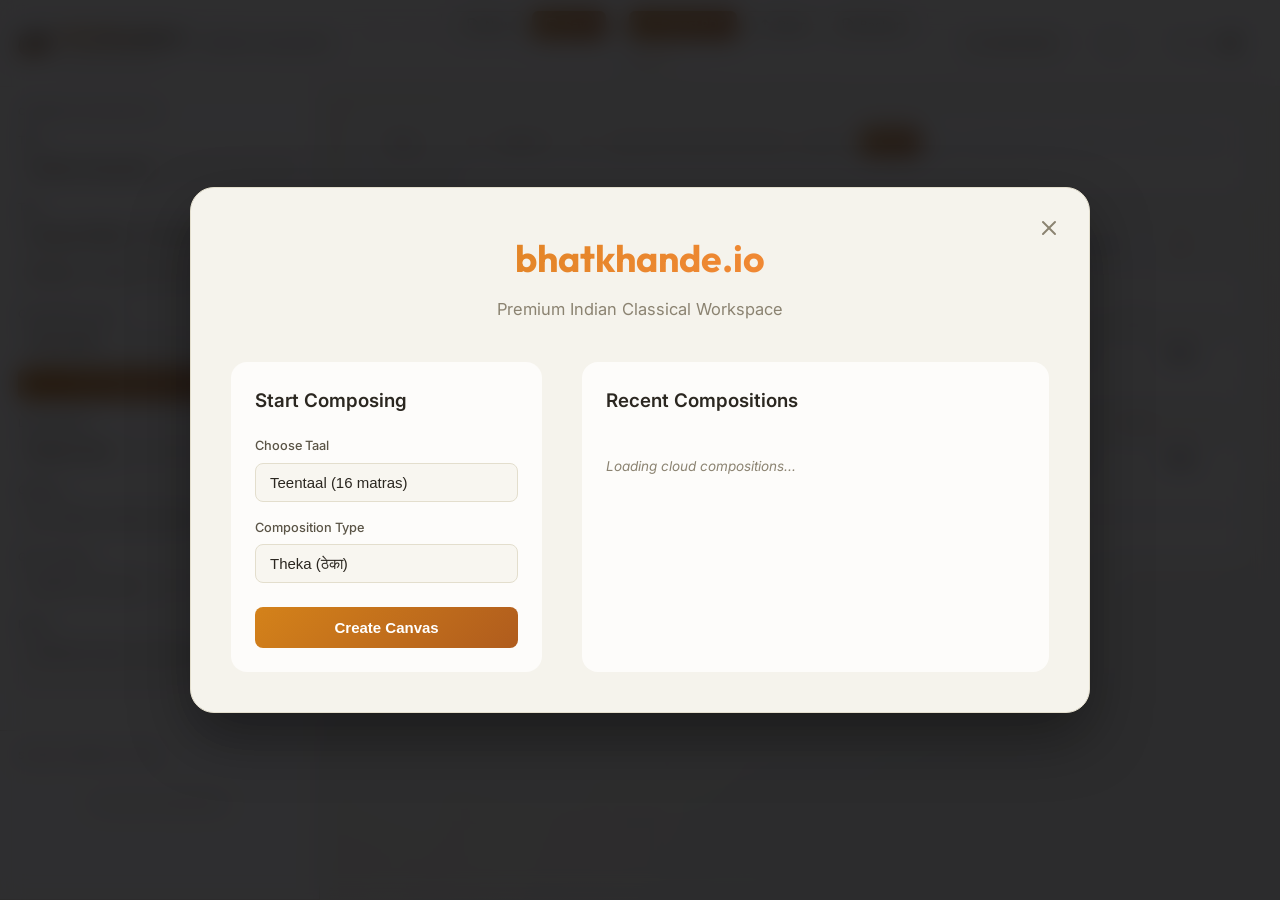
==== index.html @ 539a686b "Initial commit" ====
<!DOCTYPE html>
<html lang="en">

<head>
  <meta charset="UTF-8">
  <meta name="viewport" content="width=device-width, initial-scale=1.0">
  <meta name="description"
    content="Bhatkhande.io — Professional Tabla Bhatkhande Notation Writer for composing, editing, and exporting Indian classical Tabla compositions.">
  <title>Bhatkhande.io — Notation Writer</title>
  <link rel="stylesheet" href="css/styles.css?v=104">
  <style>
    .matra-cell, .grouped-bol { 
      font-size: 1.0rem !important; 
    }
    .bol-group-inner {
      flex-wrap: nowrap !important;
      white-space: nowrap !important;
      width: fit-content !important;
      max-width: calc(100% - 10px) !important;
    }
  </style>
  <link rel="icon"
    href="data:image/svg+xml,<svg xmlns='http://www.w3.org/2000/svg' viewBox='0 0 100 100'><text y='.9em' font-size='90'>🪘</text></svg>">
</head>

<body>

  <div class="app-container">
    <header class="app-header" id="app-header">
      <div class="header-left">
        <button class="btn-icon btn-toggle-sidebar" id="btn-toggle-sidebar" title="Toggle sidebar">
          <svg width="20" height="20" viewBox="0 0 20 20" fill="none">
            <path d="M3 5h14M3 10h14M3 15h14" stroke="currentColor" stroke-width="1.5" stroke-linecap="round" />
          </svg>
        </button>

        <a href="#" class="app-logo" title="Bhatkhande.io — Notation Writer">
          <svg width="34" height="34" viewBox="0 0 64 64" class="logo-icon-svg" xmlns="http://www.w3.org/2000/svg">
            <defs>
              <linearGradient id="gold-grad" x1="0%" y1="0%" x2="0%" y2="100%">
                <stop offset="0%" style="stop-color:#e8a838;stop-opacity:1" />
                <stop offset="100%" style="stop-color:#c47832;stop-opacity:1" />
              </linearGradient>
              <linearGradient id="head-grad" x1="0%" y1="0%" x2="0%" y2="100%">
                <stop offset="0%" style="stop-color:#ece6d8;stop-opacity:1" />
                <stop offset="100%" style="stop-color:#b5ac94;stop-opacity:1" />
              </linearGradient>
            </defs>
            <g class="drum-bayan" transform="translate(0, 5)">
              <path d="M30 35 C30 55, 2 55, 2 35 S16 5, 30 15 Z" fill="url(#gold-grad)" stroke="#1a2540"
                stroke-width="1.5" />
              <ellipse cx="16" cy="18" rx="13" ry="8" fill="url(#head-grad)" stroke="#1a2540" stroke-width="1.5" />
              <circle cx="16" cy="18" r="4.5" fill="#0c1120" />
              <path d="M4 22 L2 35" stroke="#0c1120" stroke-width="1" stroke-linecap="round" />
              <path d="M12 25 L10 40" stroke="#0c1120" stroke-width="1" stroke-linecap="round" />
              <path d="M20 25 L22 40" stroke="#0c1120" stroke-width="1" stroke-linecap="round" />
              <path d="M28 22 L30 35" stroke="#0c1120" stroke-width="1" stroke-linecap="round" />
            </g>
            <g class="drum-dayan" transform="translate(32, 2)">
              <path d="M2 15 L2 40 Q2 48, 15 48 Q28 48, 28 40 L28 15 Z" fill="#c47832" stroke="#1a2540"
                stroke-width="1.5" />
              <ellipse cx="15" cy="15" rx="13" ry="8" fill="url(#head-grad)" stroke="#1a2540" stroke-width="1.5" />
              <circle cx="15" cy="15" r="3.5" fill="#0c1120" />
              <path d="M4 22 L4 40" stroke="#1a2540" stroke-width="1" stroke-linecap="round" />
              <path d="M10 22 L10 40" stroke="#1a2540" stroke-width="1" stroke-linecap="round" />
              <path d="M20 22 L20 40" stroke="#1a2540" stroke-width="1" stroke-linecap="round" />
              <path d="M26 22 L26 40" stroke="#1a2540" stroke-width="1" stroke-linecap="round" />
            </g>
          </svg>
          <div>
            <div class="logo-text">Bhatkhande.io</div>
            <div class="logo-subtitle">Notation Writer</div>
          </div>
        </a>

        <span class="header-title-display" id="header-title-display">Untitled Composition</span>
      </div>

      <div class="header-center">
        <button class="btn-icon" id="btn-undo" title="Undo (Ctrl+Z)" disabled>
          <svg width="16" height="16" viewBox="0 0 16 16" fill="none">
            <path d="M3 7h7.5a3 3 0 110 6H8" stroke="currentColor" stroke-width="1.5" stroke-linecap="round"
              stroke-linejoin="round" />
            <path d="M6 4L3 7l3 3" stroke="currentColor" stroke-width="1.5" stroke-linecap="round"
              stroke-linejoin="round" />
          </svg>
        </button>
        <button class="btn-icon" id="btn-redo" title="Redo (Ctrl+Shift+Z)" disabled>
          <svg width="16" height="16" viewBox="0 0 16 16" fill="none">
            <path d="M13 7H5.5a3 3 0 100 6H8" stroke="currentColor" stroke-width="1.5" stroke-linecap="round"
              stroke-linejoin="round" />
            <path d="M10 4l3 3-3 3" stroke="currentColor" stroke-width="1.5" stroke-linecap="round"
              stroke-linejoin="round" />
          </svg>
        </button>

        <div class="toolbar-separator"></div>

        <button class="btn" id="btn-new" title="New composition">
          <svg width="14" height="14" viewBox="0 0 16 16" fill="none">
            <path d="M9 1H4a1.5 1.5 0 00-1.5 1.5v11A1.5 1.5 0 004 15h8a1.5 1.5 0 001.5-1.5V5.5L9 1z"
              stroke="currentColor" stroke-width="1.3" />
            <path d="M9 1v5h4.5" stroke="currentColor" stroke-width="1.3" stroke-linecap="round" />
          </svg>
          <span>New</span>
        </button>
        <button class="btn btn-primary" id="btn-save" title="Save (Ctrl+S)">
          <svg width="14" height="14" viewBox="0 0 16 16" fill="none">
            <path
              d="M12.5 15h-9A1.5 1.5 0 012 13.5v-11A1.5 1.5 0 013.5 1h7.09a1.5 1.5 0 011.06.44l1.91 1.91a1.5 1.5 0 01.44 1.06V13.5A1.5 1.5 0 0112.5 15z"
              stroke="currentColor" stroke-width="1.3" />
            <path d="M5 15v-4.5a.5.5 0 01.5-.5h5a.5.5 0 01.5.5V15" stroke="currentColor" stroke-width="1.3" />
            <path d="M5 1v2.5a.5.5 0 00.5.5h4" stroke="currentColor" stroke-width="1.3" stroke-linecap="round" />
          </svg>
          <span>Save</span>
        </button>

        <div class="toolbar-separator"></div>

        <button class="btn btn-primary" id="btn-export-pdf" title="Export as PDF (Ctrl+P)">
          <svg width="14" height="14" viewBox="0 0 16 16" fill="none">
            <path d="M8 2v9M4.5 7.5L8 11l3.5-3.5" stroke="currentColor" stroke-width="1.3" stroke-linecap="round"
              stroke-linejoin="round" />
            <path d="M2.5 11v2.5h11V11" stroke="currentColor" stroke-width="1.3" stroke-linecap="round"
              stroke-linejoin="round" />
          </svg>
          <span>Export PDF</span>
        </button>
        <button class="btn" id="btn-import-json" title="Open saved composition (.json)">
          <svg width="14" height="14" viewBox="0 0 16 16" fill="none">
            <path d="M8 11V2M4.5 5.5L8 2l3.5 3.5" stroke="currentColor" stroke-width="1.3" stroke-linecap="round"
              stroke-linejoin="round" />
            <path d="M2.5 11v2.5h11V11" stroke="currentColor" stroke-width="1.3" stroke-linecap="round"
              stroke-linejoin="round" />
          </svg>
          <span>Open</span>
        </button>
        <button class="btn" id="btn-export-json" title="Save backup as JSON file">
          <svg width="14" height="14" viewBox="0 0 16 16" fill="none">
            <path d="M9 1H4a1.5 1.5 0 00-1.5 1.5v11A1.5 1.5 0 004 15h8a1.5 1.5 0 001.5-1.5V5.5L9 1z"
              stroke="currentColor" stroke-width="1.3" />
            <path d="M9 1v5h4.5" stroke="currentColor" stroke-width="1.3" stroke-linecap="round" />
          </svg>
          <span>Backup</span>
        </button>

        <div class="toolbar-separator"></div>

        <button class="btn" id="btn-home" title="Return to Dashboard Hub" style="background: var(--bg-elevated); border: 1px solid var(--border-color);">
          <svg width="14" height="14" viewBox="0 0 24 24" fill="none" stroke="currentColor" stroke-width="1.5" stroke-linecap="round" stroke-linejoin="round">
            <path d="M3 9l9-7 9 7v11a2 2 0 0 1-2 2H5a2 2 0 0 1-2-2z"></path><polyline points="9 22 9 12 15 12 15 22"></polyline>
          </svg>
          <span style="font-weight: 500; color: var(--goldPrimary);">Hub</span>
        </button>

        <input type="file" id="file-import-input" accept=".json" style="display:none">
      </div>

      <div class="header-right">
        <div class="sync-status" id="sync-status" title="Checking connectivity...">
          <div class="sync-dot"></div>
          <span class="sync-label">Syncing...</span>
        </div>
        <div class="toolbar-separator"></div>
        <button class="btn-icon" id="btn-theme-toggle" title="Toggle Light/Dark Theme">
          <svg id="icon-moon" width="16" height="16" viewBox="0 0 24 24" fill="none" stroke="currentColor" stroke-width="2" stroke-linecap="round" stroke-linejoin="round">
            <path d="M21 12.79A9 9 0 1 1 11.21 3 7 7 0 0 0 21 12.79z"></path>
          </svg>
          <svg id="icon-sun" width="16" height="16" viewBox="0 0 24 24" fill="none" stroke="currentColor" stroke-width="2" stroke-linecap="round" stroke-linejoin="round" style="display: none;">
            <circle cx="12" cy="12" r="5"></circle><line x1="12" y1="1" x2="12" y2="3"></line><line x1="12" y1="21" x2="12" y2="23"></line><line x1="4.22" y1="4.22" x2="5.64" y2="5.64"></line><line x1="18.36" y1="18.36" x2="19.78" y2="19.78"></line><line x1="1" y1="12" x2="3" y2="12"></line><line x1="21" y1="12" x2="23" y2="12"></line><line x1="4.22" y1="19.78" x2="5.64" y2="18.36"></line><line x1="18.36" y1="5.64" x2="19.78" y2="4.22"></line>
          </svg>
          <svg id="icon-auto" width="16" height="16" viewBox="0 0 24 24" fill="none" stroke="currentColor" stroke-width="2" stroke-linecap="round" stroke-linejoin="round" style="display: none;">
            <rect x="2" y="3" width="20" height="14" rx="2" ry="2"></rect><line x1="8" y1="21" x2="16" y2="21"></line><line x1="12" y1="17" x2="12" y2="21"></line>
          </svg>
        </button>
        <div class="toolbar-separator"></div>
        <div class="script-toggle-wrapper">
          <span class="script-toggle-label" id="script-label">Roman</span>
          <label class="toggle-switch" title="Toggle Roman / Devanagari script">
            <input type="checkbox" id="script-toggle">
            <span class="toggle-slider"></span>
          </label>
        </div>
      </div>
    </header>

    <div class="app-body">
      <aside class="sidebar" id="sidebar">
        <div class="sidebar-section">
          <div class="sidebar-section-title">Composition Details</div>
          <div class="form-group">
            <label class="form-label" for="comp-title">Title</label>
            <input type="text" class="form-input" id="comp-title" value="Untitled Composition"
              placeholder="Composition title...">
          </div>
          <div class="form-group">
            <label class="form-label" for="comp-taal">Taal</label>
            <select class="form-select" id="comp-taal"></select>
            <div class="taal-info-display" id="taal-info-display"></div>
          </div>
          <div class="form-group">
            <label class="form-label" for="comp-type">Composition Type</label>
            <select class="form-select" id="comp-type"></select>
          </div>
          <div class="form-group">
            <label class="form-label" for="comp-laya">Laya (Tempo)</label>
            <select class="form-select" id="comp-laya"></select>
          </div>
          <div class="form-group">
            <label class="form-label" for="comp-gharana">Gharana</label>
            <input type="text" class="form-input" id="comp-gharana" placeholder="e.g., Delhi, Lucknow, Ajrada...">
          </div>
          <div class="form-group">
            <label class="form-label" for="comp-guru">Guru / Source</label>
            <input type="text" class="form-input" id="comp-guru" placeholder="Teacher or source...">
          </div>
          <div class="form-group">
            <label class="form-label" for="comp-notes">Notes</label>
            <textarea class="form-textarea" id="comp-notes" placeholder="Additional notes or description..."></textarea>
          </div>
        </div>

        <div class="sidebar-section saved-compositions">
          <div class="sidebar-section-title">Saved Compositions</div>
          <div id="saved-compositions-list">
            <div class="saved-empty">No saved compositions</div>
          </div>
        </div>
      </aside>

      <main class="main-content" id="main-content">
        <div class="quick-entry-bar" id="quick-entry-bar">
          <div class="qe-panel qe-panel-normal active" id="qe-panel-normal">
            <select class="quick-entry-select" id="quick-entry-section">
              <option value="0">Section 1</option>
            </select>
            <select class="quick-entry-select" id="quick-entry-avartan">
              <option value="0">Avartan 1</option>
            </select>
            <input type="text" class="quick-entry-input" id="quick-entry-input"
              placeholder="Type bols: Dha Dhin Dhin Dha ... use [Dha Ti] or digan=दिगन">
            <button class="btn btn-primary" id="btn-quick-entry-apply">Apply</button>
            <span class="quick-entry-hint">Space = next matra · [bols] = grouped · roman=देवनागरी saves a custom translation</span>
          </div>
        </div>

        <div id="notation-grid-container"></div>
      </main>
    </div>
  </div>

  <div class="toast-container" id="toast-container"></div>

  <div id="dashboard-hub" class="dashboard-overlay active">
    <!-- Click backdrop to close if you want, but explicitly use buttons -->
    <div class="dash-container">
      <div class="dash-header">
        <h1 class="dash-title">bhatkhande.io</h1>
        <p class="dash-subtitle">Premium Indian Classical Workspace</p>
      </div>
      <div class="dash-body">
        <div class="dash-panel new-comp-panel">
          <h2 class="dash-panel-title">Start Composing</h2>
          <div class="dash-form">
            <label class="dash-label">Choose Taal</label>
            <select id="dash-new-taal" class="dash-select"></select>
            
            <label class="dash-label" style="margin-top:16px;">Composition Type</label>
            <select id="dash-new-type" class="dash-select"></select>
            
            <button id="btn-dash-create" class="dash-btn-primary">Create Canvas</button>
          </div>
        </div>
        
        <div class="dash-panel recent-panel">
          <h2 class="dash-panel-title">Recent Compositions</h2>
          <div id="dash-recent-list" class="dash-recent-grid">
            <div class="dash-empty">Loading cloud compositions...</div>
          </div>
        </div>
      </div>
      <!-- Close button on top right, or just a small link at bottom -->
      <button id="btn-dash-close" class="dash-close-btn" title="Close Workspace Hub">
         <svg width="24" height="24" viewBox="0 0 24 24" fill="none" stroke="currentColor" stroke-width="2" stroke-linecap="round"><line x1="18" y1="6" x2="6" y2="18"></line><line x1="6" y1="6" x2="18" y2="18"></line></svg>
      </button>
    </div>
  </div>

  <script src="js/taal-data.js?v=104"></script>
  <script src="js/bol-input.js?v=104"></script>
  <script src="js/composition.js?v=103"></script>
  <script src="js/notation-grid.js?v=104"></script>
  <script src="js/pdf-export.js?v=106"></script>
  <script src="js/app.js?v=103"></script>

</body>

</html>
---- css/styles.css ----
/* ═══════════════════════════════════════════════════════════════════════
   bhatkhande.io — Tabla Bhatkhande Notation Writer
   Complete Stylesheet — Premium Dark Theme with Indian Classical Aesthetics
   Recreated from scratch with enhanced design
   ═══════════════════════════════════════════════════════════════════════ */

/* ─── Google Fonts Import ──────────────────────────────────────────── */
@import url('https://fonts.googleapis.com/css2?family=Noto+Sans+Devanagari:wght@400;500;600;700&family=Inter:wght@300;400;500;600;700&family=Outfit:wght@400;500;600;700&display=swap');

/* ─── Design Tokens ────────────────────────────────────────────────── */
:root {
  /* Backgrounds */
  --bg-primary: #06090f;
  --bg-secondary: #0c1120;
  --bg-tertiary: #111827;
  --bg-elevated: #182038;
  --bg-glass: rgba(12, 17, 32, 0.92);
  --bg-glass-hover: rgba(24, 32, 56, 0.95);
  --bg-surface: #0f1525;

  /* Text */
  --text-primary: #ece6d8;
  --text-secondary: #b5ac94;
  --text-muted: #6d6555;
  --text-inverse: #0c1120;

  /* Indian Classical Accent palette */
  --accent-sam: #e8a838;
  /* Saffron Gold — Sam */
  --accent-sam-glow: rgba(232, 168, 56, 0.12);
  --accent-taali: #c47832;
  /* Copper — Taali */
  --accent-taali-glow: rgba(196, 120, 50, 0.10);
  --accent-khali: #2a9d8f;
  /* Teal — Khali */
  --accent-khali-glow: rgba(42, 157, 143, 0.10);
  --accent-primary: #d4943a;
  /* Warm Gold — Primary actions */
  --accent-hover: #e8a838;
  --accent-subtle: rgba(212, 148, 58, 0.08);
  --goldPrimary: #e8a838;
  --goldAccent: #c47832;
  --border-color: #1a2540;

  /* Functional */
  --danger: #e74c3c;
  --success: #27ae60;
  --info: #4a90d9;

  /* Grid */
  --grid-border: #1a2540;
  --grid-border-strong: #2d3d68;
  --grid-cell-hover: rgba(232, 168, 56, 0.05);
  --grid-cell-active: rgba(232, 168, 56, 0.14);
  --grid-vibhaag: #d4943a;

  /* Layout */
  --sidebar-width: 320px;
  --header-height: 76px;
  --radius-xs: 4px;
  --radius-sm: 6px;
  --radius-md: 10px;
  --radius-lg: 16px;

  /* Shadows */
  --shadow-xs: 0 1px 4px rgba(0, 0, 0, 0.25);
  --shadow-sm: 0 2px 10px rgba(0, 0, 0, 0.30);
  --shadow-md: 0 4px 24px rgba(0, 0, 0, 0.40);
  --shadow-lg: 0 8px 48px rgba(0, 0, 0, 0.50);
  --shadow-glow: 0 0 24px rgba(232, 168, 56, 0.12);

  /* Transitions */
  --transition-fast: 0.15s ease;
  --transition-normal: 0.25s ease;
  --transition-slow: 0.4s cubic-bezier(0.4, 0, 0.2, 1);
}

/* ─── Light Mode Theme ─────────────────────────────────────────────── */
[data-theme="light"] {
  /* Warm Paper Backgrounds */
  --bg-primary: #f5f3ec;
  --bg-secondary: #fdfcfa;
  --bg-tertiary: #f8f6f0;
  --bg-elevated: #ffffff;
  --bg-glass: rgba(253, 252, 250, 0.85);
  --bg-glass-hover: rgba(255, 255, 255, 0.95);
  --bg-surface: #fdfcfa;

  /* Charcoal slate text */
  --text-primary: #2b2720;
  --text-secondary: #5a5446;
  --text-muted: #8b8371;
  --text-inverse: #ffffff;

  /* Accents — Saturated for strong white contrast */
  --accent-sam: #d4821a;
  --accent-sam-glow: rgba(212, 130, 26, 0.15);
  --accent-taali: #b05c1d;
  --accent-taali-glow: rgba(176, 92, 29, 0.12);
  --accent-khali: #1f8276;
  --accent-khali-glow: rgba(31, 130, 118, 0.12);
  --accent-primary: #bc721a;
  --accent-hover: #d4821a;
  --accent-subtle: rgba(188, 114, 26, 0.10);
  --goldPrimary: #d4821a;
  --goldAccent: #b05c1d;
  --border-color: #e3decd;

  /* Functional */
  --danger: #d93826;
  --success: #1e9650;
  --info: #347bc9;

  /* Grid */
  --grid-border: #e3decd;
  --grid-border-strong: #c2bba8;
  --grid-cell-hover: rgba(212, 130, 26, 0.08);
  --grid-cell-active: rgba(212, 130, 26, 0.20);
  --grid-vibhaag: #bc721a;

  /* Shadows — Softer, spread wider */
  --shadow-xs: 0 1px 3px rgba(43, 39, 32, 0.08);
  --shadow-sm: 0 3px 8px rgba(43, 39, 32, 0.12);
  --shadow-md: 0 6px 16px rgba(43, 39, 32, 0.15);
  --shadow-lg: 0 12px 32px rgba(43, 39, 32, 0.20);
  --shadow-glow: 0 0 16px rgba(212, 130, 26, 0.25);
}

/* ─── Reset & Base ─────────────────────────────────────────────────── */
*,
*::before,
*::after {
  margin: 0;
  padding: 0;
  box-sizing: border-box;
}

html {
  font-size: 15px;
  scroll-behavior: smooth;
}

body {
  font-family: 'Inter', 'Noto Sans Devanagari', system-ui, sans-serif;
  background: var(--bg-primary);
  color: var(--text-primary);
  line-height: 1.6;
  min-height: 100vh;
  overflow-x: hidden;
  -webkit-font-smoothing: antialiased;
  -moz-osx-font-smoothing: grayscale;
}

/* Ambient background aura */
body::before {
  content: '';
  position: fixed;
  top: 0;
  left: 0;
  right: 0;
  bottom: 0;
  background:
    radial-gradient(ellipse at 15% -5%, rgba(232, 168, 56, 0.05) 0%, transparent 55%),
    radial-gradient(ellipse at 85% 105%, rgba(42, 157, 143, 0.04) 0%, transparent 55%),
    radial-gradient(ellipse at 50% 50%, rgba(12, 17, 32, 0.3) 0%, transparent 80%);
  pointer-events: none;
  z-index: 0;
}

[data-theme="light"] body::before {
  background:
    radial-gradient(ellipse at 15% -5%, rgba(212, 130, 26, 0.03) 0%, transparent 55%),
    radial-gradient(ellipse at 85% 105%, rgba(31, 130, 118, 0.03) 0%, transparent 55%),
    radial-gradient(ellipse at 50% 50%, rgba(253, 252, 250, 0.5) 0%, transparent 80%);
}

::selection {
  background: rgba(232, 168, 56, 0.30);
  color: var(--text-primary);
}


/* ─── App Layout ───────────────────────────────────────────────────── */
.app-container {
  display: flex;
  flex-direction: column;
  min-height: 100vh;
  position: relative;
  z-index: 1;
}


/* ═══════════════════════════════════════════════════════════════════════
   HEADER / TOOLBAR
   ═══════════════════════════════════════════════════════════════════════ */
.app-header {
  min-height: var(--header-height);
  background: var(--bg-glass);
  backdrop-filter: blur(24px) saturate(1.2);
  -webkit-backdrop-filter: blur(24px) saturate(1.2);
  border-bottom: 1px solid rgba(232, 168, 56, 0.10);
  display: flex;
  align-items: center;
  justify-content: space-between;
  gap: 12px 18px;
  flex-wrap: wrap;
  padding: 10px 18px;
  position: sticky;
  top: 0;
  z-index: 100;
}

.header-left {
  display: flex;
  align-items: center;
  flex-wrap: wrap;
  gap: 14px;
}

.app-logo {
  display: flex;
  align-items: center;
  gap: 10px;
  text-decoration: none;
}

.logo-icon {
  width: 34px;
  height: 34px;
  background: linear-gradient(135deg, var(--accent-sam), var(--accent-taali));
  border-radius: var(--radius-sm);
  display: flex;
  align-items: center;
  justify-content: center;
  font-size: 17px;
  box-shadow: var(--shadow-glow);
  transition: transform var(--transition-normal);
}

.logo-icon:hover {
  transform: scale(1.08) rotate(-2deg);
}

.logo-text {
  font-family: 'Outfit', sans-serif;
  font-size: 1.25rem;
  font-weight: 700;
  background: linear-gradient(135deg, var(--accent-sam) 0%, var(--text-primary) 100%);
  -webkit-background-clip: text;
  -webkit-text-fill-color: transparent;
  background-clip: text;
  letter-spacing: -0.02em;
}

.logo-subtitle {
  font-size: 0.6rem;
  color: var(--text-muted);
  letter-spacing: 0.10em;
  text-transform: uppercase;
}

.header-title-display {
  font-size: 0.9rem;
  color: var(--text-secondary);
  font-weight: 500;
  max-width: 220px;
  overflow: hidden;
  text-overflow: ellipsis;
  white-space: nowrap;
  opacity: 0.8;
}

.header-center {
  display: flex;
  align-items: center;
  gap: 8px;
  flex: 1 1 560px;
  flex-wrap: wrap;
  justify-content: center;
}

.header-right {
  display: flex;
  align-items: center;
  flex-wrap: wrap;
  gap: 12px;
  margin-left: auto;
}

/* ─── Sync Status Indicator ───────────────────────────────────────── */
.sync-status {
  display: flex;
  align-items: center;
  gap: 8px;
  padding: 4px 10px;
  background: var(--bg-tertiary);
  border: 1px solid var(--grid-border);
  border-radius: 20px;
  cursor: help;
  transition: all var(--transition-normal);
}

.sync-status:hover {
  background: var(--bg-elevated);
  border-color: var(--grid-border-strong);
}

.sync-dot {
  width: 8px;
  height: 8px;
  border-radius: 50%;
  background: var(--accent-sam);
  position: relative;
}

.sync-status.syncing .sync-dot {
  background: var(--info);
  box-shadow: 0 0 8px var(--info);
  animation: syncPulse 1.5s infinite ease-in-out;
}

.sync-status.connected .sync-dot {
  background: var(--success);
  box-shadow: 0 0 8px var(--success);
}

.sync-status.disconnected .sync-dot {
  background: var(--text-muted);
  box-shadow: none;
}

.sync-label {
  font-size: 0.68rem;
  font-weight: 600;
  color: var(--text-secondary);
  text-transform: uppercase;
  letter-spacing: 0.04em;
}

@keyframes syncPulse {
  0% { transform: scale(1); opacity: 1; }
  50% { transform: scale(1.3); opacity: 0.6; }
  100% { transform: scale(1); opacity: 1; }
}

/* Offline Helper for Dashboard */
.dash-offline-notice {
  display: flex;
  align-items: center;
  gap: 10px;
  padding: 12px 16px;
  background: rgba(232, 168, 56, 0.05);
  border: 1px solid rgba(232, 168, 56, 0.15);
  border-radius: var(--radius-md);
  margin-bottom: 20px;
  color: var(--accent-sam);
  font-size: 0.8rem;
  font-weight: 500;
}


/* ═══════════════════════════════════════════════════════════════════════
   BUTTONS
   ═══════════════════════════════════════════════════════════════════════ */
.btn {
  display: inline-flex;
  align-items: center;
  gap: 5px;
  padding: 6px 12px;
  border: 1px solid var(--grid-border);
  border-radius: var(--radius-sm);
  background: var(--bg-tertiary);
  color: var(--text-secondary);
  font-size: 0.78rem;
  font-weight: 500;
  cursor: pointer;
  transition: all var(--transition-fast);
  white-space: nowrap;
  font-family: inherit;
  user-select: none;
}

.btn:hover {
  background: var(--bg-elevated);
  color: var(--text-primary);
  border-color: var(--grid-border-strong);
  transform: translateY(-1px);
  box-shadow: var(--shadow-xs);
}

.btn:active {
  transform: translateY(0) scale(0.98);
}

.btn:disabled {
  opacity: 0.35;
  cursor: not-allowed;
  transform: none;
}

.btn-primary {
  background: linear-gradient(135deg, var(--accent-primary), var(--accent-taali));
  color: var(--text-inverse);
  border-color: var(--accent-primary);
  font-weight: 600;
}

.btn-primary:hover {
  background: linear-gradient(135deg, var(--accent-hover), var(--accent-primary));
  border-color: var(--accent-hover);
  color: var(--text-inverse);
  box-shadow: var(--shadow-glow);
}

.btn-icon {
  display: inline-flex;
  align-items: center;
  justify-content: center;
  width: 30px;
  height: 30px;
  padding: 0;
  border: 1px solid transparent;
  border-radius: var(--radius-sm);
  background: transparent;
  color: var(--text-muted);
  cursor: pointer;
  transition: all var(--transition-fast);
}

.btn-icon:hover {
  background: var(--bg-elevated);
  color: var(--text-primary);
  border-color: var(--grid-border);
}

.btn-icon:disabled {
  opacity: 0.25;
  cursor: not-allowed;
}

.toolbar-separator {
  width: 1px;
  height: 22px;
  background: var(--grid-border);
  margin: 0 3px;
}


/* ═══════════════════════════════════════════════════════════════════════
   SCRIPT TOGGLE SWITCH
   ═══════════════════════════════════════════════════════════════════════ */
.script-toggle-wrapper {
  display: flex;
  align-items: center;
  gap: 8px;
}

.script-toggle-label {
  font-size: 0.72rem;
  color: var(--text-muted);
  min-width: 52px;
  text-align: right;
  font-weight: 500;
}

.toggle-switch {
  position: relative;
  width: 42px;
  height: 22px;
}

.toggle-switch input {
  opacity: 0;
  width: 0;
  height: 0;
}

.toggle-slider {
  position: absolute;
  cursor: pointer;
  top: 0;
  left: 0;
  right: 0;
  bottom: 0;
  background: var(--bg-elevated);
  border: 1px solid var(--grid-border);
  border-radius: 11px;
  transition: var(--transition-normal);
}

.toggle-slider::before {
  content: '';
  position: absolute;
  height: 16px;
  width: 16px;
  left: 2px;
  bottom: 2px;
  background: var(--text-muted);
  border-radius: 50%;
  transition: var(--transition-normal);
}

.toggle-switch input:checked+.toggle-slider {
  background: var(--accent-primary);
  border-color: var(--accent-primary);
}

.toggle-switch input:checked+.toggle-slider::before {
  transform: translateX(20px);
  background: var(--text-inverse);
}


/* ═══════════════════════════════════════════════════════════════════════
   MAIN LAYOUT (Sidebar + Content)
   ═══════════════════════════════════════════════════════════════════════ */
.app-body {
  display: flex;
  flex: 1;
  overflow: hidden;
}


/* ─── Sidebar ──────────────────────────────────────────────────────── */
.sidebar {
  width: var(--sidebar-width);
  min-width: var(--sidebar-width);
  background: var(--bg-secondary);
  border-right: 1px solid var(--grid-border);
  display: flex;
  flex-direction: column;
  overflow-y: auto;
  transition: transform var(--transition-slow);
}

.sidebar-section {
  padding: 16px 18px;
  border-bottom: 1px solid var(--grid-border);
}

.sidebar-section-title {
  font-size: 0.68rem;
  font-weight: 700;
  color: var(--text-muted);
  text-transform: uppercase;
  letter-spacing: 0.12em;
  margin-bottom: 12px;
}

/* ─── Form Elements ────────────────────────────────────────────────── */
.form-group {
  margin-bottom: 14px;
}

.form-label {
  display: block;
  font-size: 0.75rem;
  color: var(--text-secondary);
  margin-bottom: 4px;
  font-weight: 500;
}

.form-input,
.form-select,
.form-textarea {
  width: 100%;
  padding: 7px 10px;
  background: var(--bg-tertiary);
  border: 1px solid var(--grid-border);
  border-radius: var(--radius-sm);
  color: var(--text-primary);
  font-size: 0.83rem;
  font-family: inherit;
  transition: border-color var(--transition-fast), box-shadow var(--transition-fast);
  outline: none;
}

.form-input:focus,
.form-select:focus,
.form-textarea:focus {
  border-color: var(--accent-primary);
  box-shadow: 0 0 0 3px rgba(212, 148, 58, 0.12);
}

.form-select {
  cursor: pointer;
  appearance: none;
  background-image: url("data:image/svg+xml,%3Csvg width='12' height='8' viewBox='0 0 12 8' fill='none' xmlns='http://www.w3.org/2000/svg'%3E%3Cpath d='M1 1.5L6 6.5L11 1.5' stroke='%236b6356' stroke-width='1.5' stroke-linecap='round'/%3E%3C/svg%3E");
  background-repeat: no-repeat;
  background-position: right 10px center;
  padding-right: 28px;
}

.form-textarea {
  min-height: 56px;
  resize: vertical;
}

.taal-info-display {
  display: flex;
  flex-wrap: wrap;
  gap: 4px;
  align-items: center;
  padding: 7px 8px;
  background: var(--bg-tertiary);
  border-radius: var(--radius-sm);
  font-size: 0.72rem;
  color: var(--text-secondary);
  margin-top: 6px;
  border: 1px solid var(--grid-border);
}

.taal-info-item {
  font-weight: 500;
}

.taal-info-sep {
  color: var(--grid-border-strong);
  margin: 0 2px;
}


/* ─── Saved Compositions ───────────────────────────────────────────── */
.saved-compositions {
  flex: 1;
  overflow-y: auto;
}

.saved-item {
  display: flex;
  align-items: center;
  justify-content: space-between;
  padding: 9px 12px;
  border-bottom: 1px solid var(--grid-border);
  cursor: pointer;
  transition: background var(--transition-fast);
}

.saved-item:hover {
  background: var(--bg-tertiary);
}

.saved-item-info {
  flex: 1;
  min-width: 0;
}

.saved-item-title {
  font-size: 0.82rem;
  font-weight: 500;
  color: var(--text-primary);
  white-space: nowrap;
  overflow: hidden;
  text-overflow: ellipsis;
}

.saved-item-meta {
  font-size: 0.7rem;
  color: var(--text-muted);
  margin-top: 1px;
}

.saved-item-delete {
  flex-shrink: 0;
}

.saved-empty {
  padding: 18px;
  text-align: center;
  color: var(--text-muted);
  font-size: 0.8rem;
  font-style: italic;
}


/* ═══════════════════════════════════════════════════════════════════════
   MAIN CONTENT PANEL
   ═══════════════════════════════════════════════════════════════════════ */
.main-content {
  flex: 1;
  overflow-y: auto;
  padding: 24px 32px 40px;
  display: flex;
  flex-direction: column;
  gap: 20px;
  width: 100%;
  max-width: 1560px;
  margin: 0 auto;
}


/* ═══════════════════════════════════════════════════════════════════════
   QUICK ENTRY BAR
   ═══════════════════════════════════════════════════════════════════════ */
.quick-entry-bar {
  display: flex;
  align-items: center;
  gap: 10px 12px;
  flex-wrap: wrap;
  padding: 14px 16px;
  background: var(--bg-secondary);
  border: 1px solid var(--grid-border);
  border-radius: var(--radius-md);
  transition: border-color var(--transition-fast);
}

.quick-entry-bar:focus-within {
  border-color: rgba(232, 168, 56, 0.25);
}

.quick-entry-label {
  font-size: 0.7rem;
  font-weight: 700;
  color: var(--text-muted);
  text-transform: uppercase;
  letter-spacing: 0.10em;
  white-space: nowrap;
}

.quick-entry-input {
  flex: 1;
  padding: 7px 11px;
  background: var(--bg-tertiary);
  border: 1px solid var(--grid-border);
  border-radius: var(--radius-sm);
  color: var(--text-primary);
  font-size: 0.88rem;
  font-family: 'Noto Sans Devanagari', 'Inter', sans-serif;
  outline: none;
  transition: border-color var(--transition-fast);
  min-width: 260px;
}

.quick-entry-input:focus {
  border-color: var(--accent-primary);
}

.quick-entry-input::placeholder {
  color: var(--text-muted);
  font-size: 0.82rem;
}

.quick-entry-select {
  padding: 7px 10px;
  background: var(--bg-tertiary);
  border: 1px solid var(--grid-border);
  border-radius: var(--radius-sm);
  color: var(--text-secondary);
  font-size: 0.78rem;
  font-family: inherit;
  outline: none;
  cursor: pointer;
  min-width: 110px;
}

.quick-entry-hint {
  font-size: 0.68rem;
  color: var(--text-muted);
  white-space: normal;
  opacity: 0.8;
  flex: 1 1 180px;
}


/* ═══════════════════════════════════════════════════════════════════════
   NOTATION GRID — The Heart of the UI
   ═══════════════════════════════════════════════════════════════════════ */
.notation-section {
  background: var(--bg-secondary);
  border: 1px solid var(--grid-border);
  border-radius: 14px;
  overflow: hidden;
  transition: box-shadow var(--transition-normal), border-color var(--transition-normal);
  animation: sectionFadeIn 0.35s ease forwards;
}

.notation-section:hover {
  box-shadow: var(--shadow-sm);
  border-color: var(--grid-border-strong);
}


/* ─── Section Header ───────────────────────────────────────────────── */
.section-header {
  display: flex;
  align-items: center;
  justify-content: space-between;
  padding: 12px 16px;
  gap: 10px 12px;
  flex-wrap: wrap;
  background: var(--bg-tertiary);
  border-bottom: 1px solid var(--grid-border);
}

.section-header-left {
  display: flex;
  align-items: center;
  flex-wrap: wrap;
  gap: 8px;
  flex: 1;
}

.section-header-right {
  display: flex;
  align-items: center;
  flex-wrap: wrap;
  gap: 6px;
  justify-content: flex-end;
}

.section-type-badge {
  font-size: 0.68rem;
  font-weight: 600;
  padding: 2px 8px;
  border-radius: var(--radius-xs);
  text-transform: uppercase;
  letter-spacing: 0.04em;
  white-space: nowrap;
  font-family: 'Noto Sans Devanagari', 'Inter', sans-serif;
}

.section-type-badge.mukh {
  background: rgba(232, 168, 56, 0.12);
  color: var(--accent-sam);
  border: 1px solid rgba(232, 168, 56, 0.20);
}

.section-type-badge.palta {
  background: rgba(42, 157, 143, 0.12);
  color: var(--accent-khali);
  border: 1px solid rgba(42, 157, 143, 0.20);
}

.section-type-badge.tihai {
  background: rgba(196, 120, 50, 0.12);
  color: var(--accent-taali);
  border: 1px solid rgba(196, 120, 50, 0.20);
}

.section-type-badge.dohra {
  background: rgba(74, 144, 217, 0.12);
  color: var(--info);
  border: 1px solid rgba(74, 144, 217, 0.20);
}

.section-type-badge.custom {
  background: rgba(176, 167, 142, 0.08);
  color: var(--text-secondary);
  border: 1px solid rgba(176, 167, 142, 0.15);
}

.section-label-input {
  background: transparent;
  border: 1px solid transparent;
  color: var(--text-primary);
  font-size: 0.88rem;
  font-weight: 600;
  padding: 3px 7px;
  border-radius: var(--radius-sm);
  outline: none;
  font-family: inherit;
  flex: 1;
  max-width: 360px;
  min-width: 180px;
  transition: all var(--transition-fast);
}

.section-label-input:hover {
  border-color: var(--grid-border);
}

.section-label-input:focus {
  border-color: var(--accent-primary);
  background: var(--bg-secondary);
}


/* ─── Notation Table ───────────────────────────────────────────────── */
.notation-table-wrapper {
  overflow-x: auto;
  padding: 8px 12px 12px;
}

.notation-table {
  width: 100%;
  border-collapse: collapse;
  table-layout: fixed;
  min-width: 560px;
}


/* ─── Matra Numbers Row (the top header) ───────────────────────────── */
.markers-row th {
  padding: 5px 4px;
  font-size: 0.70rem;
  font-weight: 600;
  color: var(--text-muted);
  border-bottom: 2px solid var(--grid-border-strong);
  background: var(--bg-tertiary);
  position: relative;
  text-align: left;
}

.markers-row th.vibhaag-start {
  border-left: 2.5px solid var(--grid-vibhaag);
}

.matra-num {
  color: var(--text-muted);
  font-size: 0.66rem;
  font-weight: 500;
  font-family: 'Inter', monospace;
}


/* ─── Marker Badges (Sam/Taali/Khali) ─────────────────────────────── */
.marker-badge {
  display: inline-flex;
  align-items: center;
  justify-content: center;
  width: 20px;
  height: 20px;
  border-radius: 50%;
  font-size: 0.70rem;
  font-weight: 700;
  line-height: 1;
}

.marker-badge.sam {
  background: var(--accent-sam);
  color: var(--text-inverse);
  box-shadow: 0 0 10px rgba(232, 168, 56, 0.35);
}

.marker-badge.taali {
  background: var(--accent-taali);
  color: #fff;
}

.marker-badge.khali {
  background: var(--accent-khali);
  color: #fff;
}


/* ─── Avartan Row (Bols Content) ──────────────────────────────────── */
.avartan-row td {
  border-bottom: 1px solid var(--grid-border);
}

.matra-cell {
  padding: 6px 5px;
  text-align: center;
  vertical-align: middle;
  cursor: pointer;
  transition: all var(--transition-fast);
  position: relative;
  min-height: 40px;
  font-family: 'Noto Sans Devanagari', 'Inter', sans-serif;
  font-size: 1.0rem !important;
  font-weight: 500;
  overflow: visible;
}

.matra-cell:hover {
  background: var(--grid-cell-hover);
}

.matra-cell.cell-active {
  background: var(--grid-cell-active);
  box-shadow: inset 0 0 0 2px var(--accent-sam);
}

.matra-cell.vibhaag-start {
  border-left: 2.5px solid var(--grid-vibhaag);
}

.matra-cell.sam-column {
  background: var(--accent-sam-glow);
}

.matra-cell.sam-column:hover {
  background: rgba(232, 168, 56, 0.10);
}


/* ─── Symbols Row (चिन्ह / Markers below bols) ────────────────────── */
.symbols-row td {
  border-bottom: 2px solid var(--grid-border-strong);
}

.symbol-cell {
  padding: 3px 4px;
  text-align: left;
  vertical-align: middle;
  height: 26px;
}

.symbol-cell.vibhaag-start {
  border-left: 2.5px solid var(--grid-vibhaag);
}


/* ─── Row Actions ──────────────────────────────────────────────────── */
.row-actions {
  width: 74px;
  padding: 3px;
  text-align: center;
  border-bottom: 1px solid var(--grid-border);
  opacity: 0;
  transition: opacity var(--transition-fast);
}

.avartan-row:hover .row-actions,
.avartan-row:hover+.symbols-row .row-actions {
  opacity: 1;
}

.btn-row-action {
  display: inline-flex;
  align-items: center;
  justify-content: center;
  width: 22px;
  height: 22px;
  border: none;
  border-radius: var(--radius-xs);
  background: transparent;
  color: var(--text-muted);
  cursor: pointer;
  transition: all var(--transition-fast);
}

.btn-row-action:hover {
  background: var(--bg-elevated);
  color: var(--text-primary);
}

.btn-row-action:disabled {
  opacity: 0.25;
  cursor: not-allowed;
}


/* ─── Bol Content Styling ──────────────────────────────────────────── */
.bol-content {
  display: flex;
  align-items: center;
  justify-content: center;
  min-height: 30px;
  max-width: 100%;
  overflow: visible;
}

.bol-content.empty {
  color: var(--text-muted);
  opacity: 0.25;
  font-size: 1.1rem;
  justify-content: center;
}

.bol-content.thah {
  font-weight: 600;
  color: var(--text-primary);
}

/* Multi-bol grouping (Dugun / Tigun / Chaugun) */
.bol-group {
  display: inline-flex;
  flex-direction: column;
  align-items: stretch;
  width: fit-content;
  max-width: calc(100% - 10px);
  min-width: 0;
  margin: 0 auto;
}

.bol-group-inner {
  display: inline-flex;
  gap: 0;
  flex-wrap: nowrap;
  white-space: nowrap;
  justify-content: center;
  width: fit-content;
  max-width: 100%;
  min-width: 0;
}

.grouped-bol {
  display: inline-block;
  font-size: 1.0rem !important;
  font-weight: 500;
  color: var(--text-primary);
  white-space: nowrap;
  line-height: 1.2;
}

/* Bracket underneath grouped bols */
.bol-bracket {
  width: 100%;
  height: 6px;
  min-width: 0;
  margin-top: 1px;
  border: 1.2px solid var(--accent-taali);
  border-top: none;
  border-radius: 0 0 5px 5px;
  opacity: 0.65;
}





/* ─── Add Buttons ──────────────────────────────────────────────────── */
.btn-add-avartan {
  display: flex;
  align-items: center;
  justify-content: center;
  gap: 5px;
  width: 100%;
  padding: 7px;
  border: none;
  border-top: 1px dashed var(--grid-border);
  background: transparent;
  color: var(--text-muted);
  font-size: 0.75rem;
  font-weight: 500;
  cursor: pointer;
  transition: all var(--transition-fast);
  font-family: inherit;
}

.btn-add-avartan:hover {
  background: var(--bg-tertiary);
  color: var(--accent-primary);
}

.add-section-bar {
  display: flex;
  justify-content: center;
  padding: 8px 0;
}

.btn-add-section {
  display: flex;
  align-items: center;
  gap: 6px;
  padding: 9px 18px;
  border: 2px dashed var(--grid-border);
  border-radius: var(--radius-md);
  background: transparent;
  color: var(--text-muted);
  font-size: 0.8rem;
  font-weight: 500;
  cursor: pointer;
  transition: all var(--transition-normal);
  font-family: inherit;
}

.btn-add-section:hover {
  border-color: var(--accent-primary);
  color: var(--accent-primary);
  background: rgba(212, 148, 58, 0.04);
  box-shadow: var(--shadow-glow);
}


/* ═══════════════════════════════════════════════════════════════════════
   BOL INPUT OVERLAY (Floating editor)
   ═══════════════════════════════════════════════════════════════════════ */
.bol-input-overlay {
  position: absolute;
  z-index: 200;
  display: none;
  flex-direction: column;
  min-width: 120px;
}

.bol-input-overlay.active {
  display: flex;
}

.bol-input-field {
  width: 100%;
  padding: 7px 10px;
  background: var(--bg-elevated);
  border: 2px solid var(--accent-primary);
  border-radius: var(--radius-sm);
  color: var(--text-primary);
  font-size: 0.88rem;
  font-family: 'Noto Sans Devanagari', 'Inter', sans-serif;
  outline: none;
  box-shadow: var(--shadow-md), var(--shadow-glow);
}

.bol-input-field::placeholder {
  color: var(--text-muted);
  font-size: 0.78rem;
}

.bol-autocomplete-dropdown {
  display: none;
  background: var(--bg-elevated);
  border: 1px solid var(--grid-border-strong);
  border-top: none;
  border-radius: 0 0 var(--radius-sm) var(--radius-sm);
  box-shadow: var(--shadow-md);
  max-height: 200px;
  overflow-y: auto;
}

.bol-autocomplete-dropdown.visible {
  display: block;
}

.autocomplete-item {
  display: flex;
  align-items: center;
  gap: 7px;
  padding: 6px 10px;
  cursor: pointer;
  transition: background var(--transition-fast);
  font-size: 0.83rem;
}

.autocomplete-item:hover,
.autocomplete-item.active {
  background: var(--bg-glass-hover);
}

.ac-number {
  display: inline-flex;
  align-items: center;
  justify-content: center;
  width: 17px;
  height: 17px;
  border-radius: var(--radius-xs);
  background: var(--bg-tertiary);
  border: 1px solid var(--grid-border);
  color: var(--text-muted);
  font-size: 0.65rem;
  font-weight: 700;
  flex-shrink: 0;
  font-family: 'Inter', monospace;
}

.autocomplete-item:hover .ac-number,
.autocomplete-item.active .ac-number {
  background: var(--accent-primary);
  color: var(--text-inverse);
  border-color: var(--accent-primary);
}

.ac-roman {
  color: var(--text-primary);
  font-weight: 500;
  flex: 1;
}

.ac-roman strong {
  color: var(--accent-sam);
}

.ac-devanagari {
  color: var(--text-muted);
  font-family: 'Noto Sans Devanagari', sans-serif;
  font-size: 0.88rem;
  margin-left: auto;
}


/* ═══════════════════════════════════════════════════════════════════════
   TOAST NOTIFICATIONS
   ═══════════════════════════════════════════════════════════════════════ */
.toast-container {
  position: fixed;
  bottom: 20px;
  right: 20px;
  z-index: 1000;
  display: flex;
  flex-direction: column-reverse;
  gap: 6px;
}

.toast {
  padding: 9px 16px;
  border-radius: var(--radius-sm);
  font-size: 0.8rem;
  font-weight: 500;
  background: var(--bg-elevated);
  color: var(--text-primary);
  border: 1px solid var(--grid-border-strong);
  box-shadow: var(--shadow-md);
  transform: translateX(110%);
  opacity: 0;
  transition: all var(--transition-normal);
  backdrop-filter: blur(10px);
}

.toast-visible {
  transform: translateX(0);
  opacity: 1;
}

.toast-success {
  border-left: 3px solid var(--success);
}

.toast-error {
  border-left: 3px solid var(--danger);
}

.toast-info {
  border-left: 3px solid var(--accent-primary);
}


/* ═══════════════════════════════════════════════════════════════════════
   SCROLLBAR STYLING
   ═══════════════════════════════════════════════════════════════════════ */
::-webkit-scrollbar {
  width: 5px;
  height: 5px;
}

::-webkit-scrollbar-track {
  background: transparent;
}

::-webkit-scrollbar-thumb {
  background: var(--grid-border-strong);
  border-radius: 3px;
}

::-webkit-scrollbar-thumb:hover {
  background: var(--text-muted);
}


/* ═══════════════════════════════════════════════════════════════════════
   RESPONSIVE
   ═══════════════════════════════════════════════════════════════════════ */
.btn-toggle-sidebar {
  display: none;
}

@media (max-width: 900px) {
  .sidebar {
    position: fixed;
    top: var(--header-height);
    left: 0;
    bottom: 0;
    z-index: 90;
    transform: translateX(-100%);
    box-shadow: var(--shadow-lg);
  }

  .sidebar.sidebar-open {
    transform: translateX(0);
  }

  .btn-toggle-sidebar {
    display: flex;
  }

  .main-content {
    padding: 16px;
  }

  .header-title-display {
    display: none;
  }

  .header-center {
    justify-content: flex-start;
    flex-basis: 100%;
  }
}

@media (max-width: 600px) {
  .quick-entry-bar {
    flex-wrap: wrap;
  }

  .quick-entry-hint {
    display: none;
  }

  .header-center .btn span {
    display: none;
  }

  .app-header {
    padding: 10px 14px;
  }
}


/* ═══════════════════════════════════════════════════════════════════════
   PRINT STYLES
   ═══════════════════════════════════════════════════════════════════════ */
@media print {
  body {
    background: white;
    color: black;
  }

  body::before {
    display: none;
  }

  .app-header,
  .sidebar,
  .quick-entry-bar,
  .add-section-bar,
  .btn-add-avartan,
  .row-actions,
  .section-header-right,
  .toast-container {
    display: none !important;
  }

  .main-content {
    padding: 0;
  }

  .notation-section {
    border: 1px solid #ccc;
    break-inside: avoid;
  }

  .matra-cell {
    border: 1px solid #ddd;
    color: black;
  }
}


/* ═══════════════════════════════════════════════════════════════════════
   ANIMATIONS
   ═══════════════════════════════════════════════════════════════════════ */
@keyframes sectionFadeIn {
  from {
    opacity: 0;
    transform: translateY(10px);
  }

  to {
    opacity: 1;
    transform: translateY(0);
  }
}

@keyframes pulseGlow {

  0%,
  100% {
    box-shadow: 0 0 8px rgba(232, 168, 56, 0.30);
  }

  50% {
    box-shadow: 0 0 18px rgba(232, 168, 56, 0.50);
  }
}

@keyframes shimmer {
  0% {
    background-position: -200% center;
  }

  100% {
    background-position: 200% center;
  }
}

.marker-badge.sam {
  animation: pulseGlow 3s ease-in-out infinite;
}


/* ─── Grid Error State ─────────────────────────────────────────────── */
.grid-error {
  padding: 36px;
  text-align: center;
  color: var(--danger);
  font-size: 0.95rem;
}

/* ─── Dashboard Hub Overlay ────────────────────────────────────────── */
.dashboard-overlay {
  position: fixed;
  top: 0;
  left: 0;
  right: 0;
  bottom: 0;
  background: rgba(10, 10, 12, 0.85);
  backdrop-filter: blur(12px);
  -webkit-backdrop-filter: blur(12px);
  z-index: 9999;
  display: flex;
  align-items: center;
  justify-content: center;
  opacity: 0;
  pointer-events: none;
  transition: opacity 0.3s ease;
}

.dashboard-overlay.active {
  opacity: 1;
  pointer-events: auto;
}

.dash-container {
  width: 90%;
  max-width: 900px;
  background: var(--bg-primary);
  border: 1px solid var(--border-color);
  border-radius: 24px;
  box-shadow: 0 24px 60px rgba(0, 0, 0, 0.4);
  overflow: hidden;
  position: relative;
  transform: translateY(20px);
  transition: transform 0.4s cubic-bezier(0.16, 1, 0.3, 1);
  display: flex;
  flex-direction: column;
}

.dashboard-overlay.active .dash-container {
  transform: translateY(0);
}

.dash-header {
  padding: 40px 40px 0;
  text-align: center;
}

.dash-title {
  font-family: 'Outfit', sans-serif;
  font-size: 2.5rem;
  font-weight: 700;
  background: linear-gradient(135deg, var(--goldPrimary) 0%, #ff8c42 100%);
  background-clip: text;
  -webkit-background-clip: text;
  -webkit-text-fill-color: transparent;
  margin-bottom: 8px;
}

.dash-subtitle {
  font-size: 1.1rem;
  color: var(--text-muted);
}

.dash-body {
  display: grid;
  grid-template-columns: 1fr 1.5fr;
  gap: 40px;
  padding: 40px;
}

@media (max-width: 768px) {
  .dash-body {
    grid-template-columns: 1fr;
  }
}

.dash-panel {
  background: var(--bg-secondary);
  border: 1px solid var(--border-light);
  border-radius: 16px;
  padding: 24px;
  display: flex;
  flex-direction: column;
}

.dash-panel-title {
  font-size: 1.25rem;
  font-weight: 600;
  color: var(--text-primary);
  margin-bottom: 20px;
}

.dash-form {
  display: flex;
  flex-direction: column;
  flex: 1;
}

.dash-label {
  font-size: 0.85rem;
  color: var(--text-secondary);
  margin-bottom: 6px;
  font-weight: 500;
}

.dash-select {
  background: var(--bg-tertiary);
  border: 1px solid var(--border-color);
  color: var(--text-primary);
  border-radius: 8px;
  padding: 10px 14px;
  font-size: 1rem;
  width: 100%;
  appearance: none;
}

.dash-select:focus {
  outline: none;
  border-color: var(--goldAccent);
}

.dash-btn-primary {
  background: linear-gradient(135deg, var(--goldPrimary) 0%, var(--goldAccent) 100%);
  color: #fff;
  border: none;
  padding: 12px 20px;
  border-radius: 8px;
  font-size: 1rem;
  font-weight: 600;
  cursor: pointer;
  margin-top: 24px;
  transition: transform 0.2s, box-shadow 0.2s;
}

.dash-btn-primary:active {
  transform: scale(0.97);
}

.dash-divider {
  text-align: center;
  font-size: 0.8rem;
  color: var(--text-muted);
  margin: 16px 0;
  text-transform: uppercase;
  letter-spacing: 1px;
}

.dash-btn-secondary {
  background: transparent;
  color: var(--text-secondary);
  border: 1px solid var(--border-color);
  padding: 12px 20px;
  border-radius: 8px;
  font-size: 0.95rem;
  font-weight: 500;
  cursor: pointer;
  transition: 0.2s;
}

.dash-btn-secondary:hover {
  background: var(--bg-tertiary);
  color: var(--text-primary);
}

.dash-recent-grid {
  display: grid;
  grid-template-columns: repeat(auto-fill, minmax(160px, 1fr));
  gap: 16px;
  overflow-y: auto;
  max-height: 280px;
  padding-right: 8px;
}

.dash-recent-card {
  background: var(--bg-primary);
  border: 1px solid var(--border-light);
  border-radius: 12px;
  padding: 16px;
  cursor: pointer;
  transition: 0.2s;
  display: flex;
  flex-direction: column;
}

.dash-recent-card:hover {
  transform: translateY(-3px);
  border-color: var(--goldPrimary);
  box-shadow: 0 8px 16px rgba(0, 0, 0, 0.1);
}

.dash-card-title {
  font-weight: 600;
  font-size: 1rem;
  color: var(--text-primary);
  margin-bottom: 6px;
}

.dash-card-taal {
  font-size: 0.8rem;
  color: var(--goldPrimary);
  font-weight: 500;
}

.dash-card-date {
  font-size: 0.75rem;
  color: var(--text-muted);
  margin-top: auto;
  padding-top: 12px;
}

.dash-close-btn {
  position: absolute;
  top: 20px;
  right: 20px;
  background: transparent;
  border: none;
  color: var(--text-muted);
  cursor: pointer;
  padding: 8px;
  transition: 0.2s;
  border-radius: 50%;
}

.dash-close-btn:hover {
  color: var(--text-primary);
  background: var(--bg-secondary);
}

.dash-empty {
  color: var(--text-muted);
  font-size: 0.9rem;
  font-style: italic;
  padding: 20px 0;
}
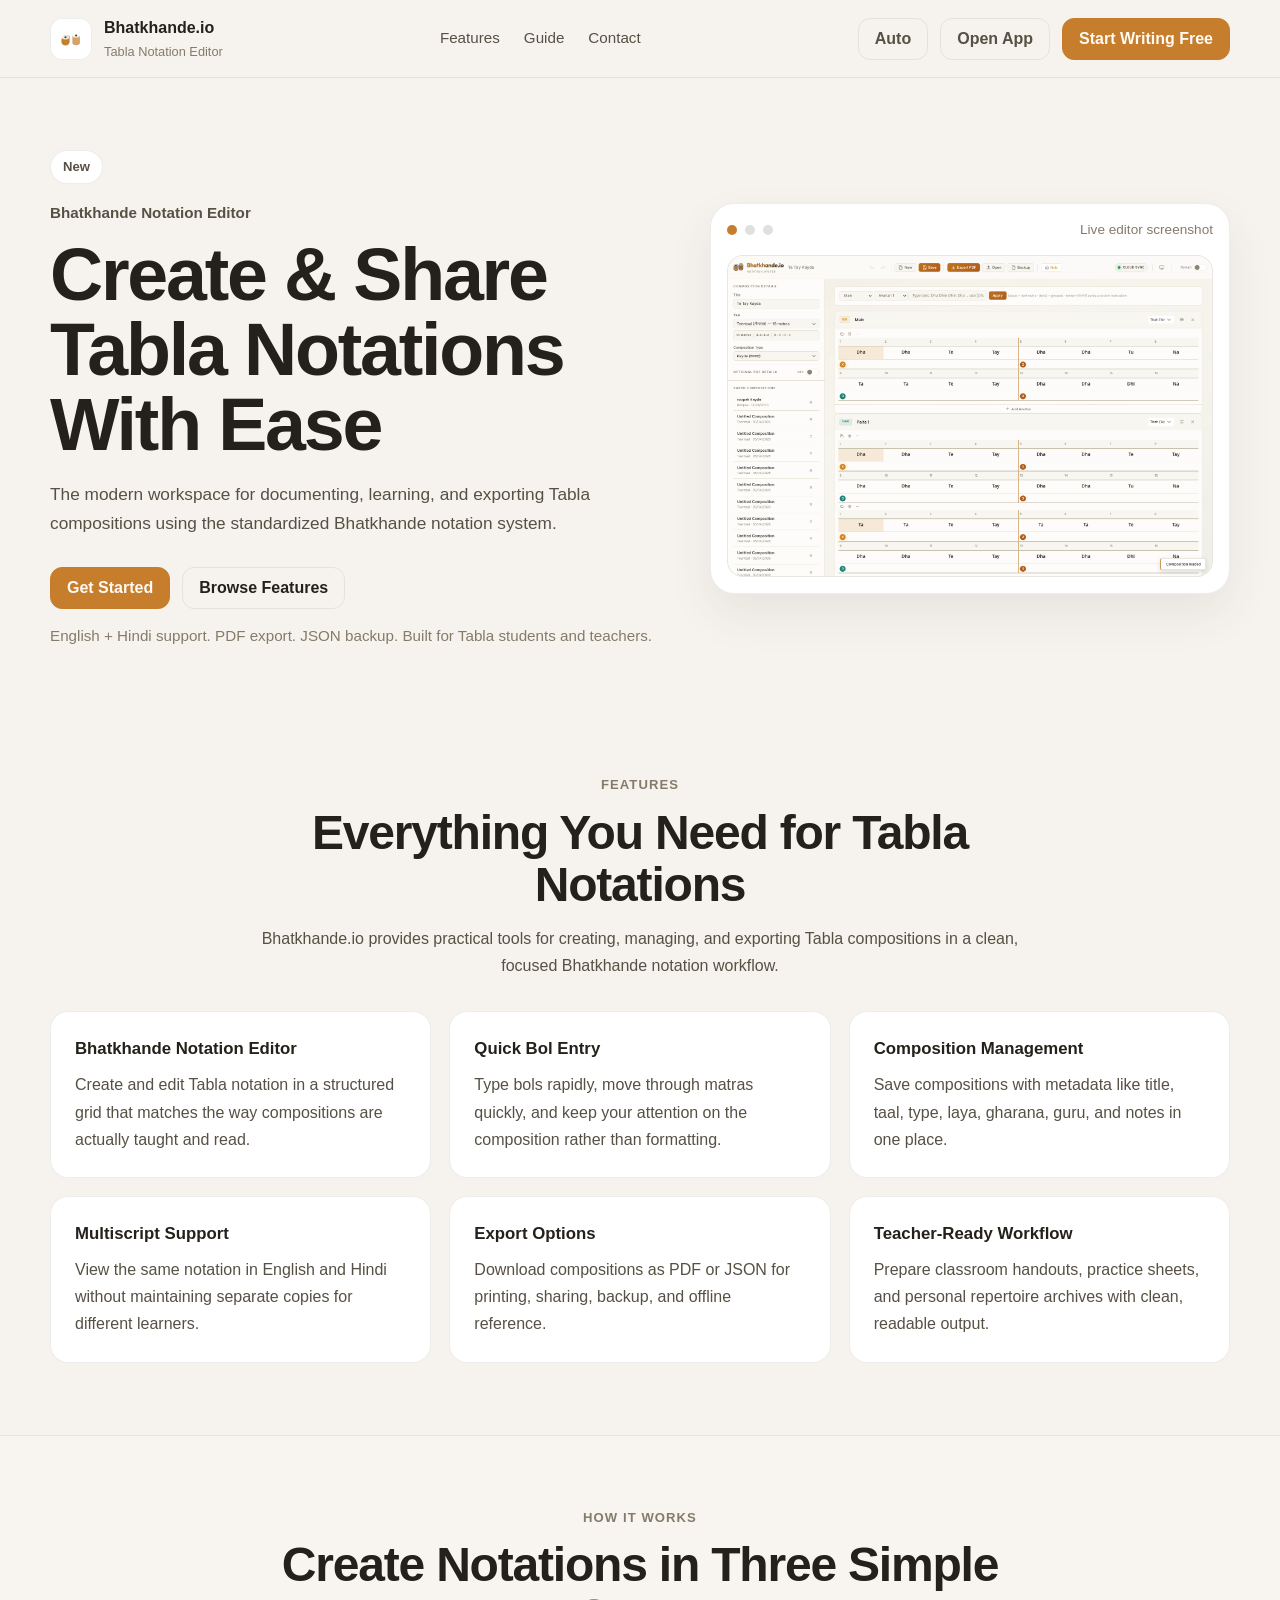
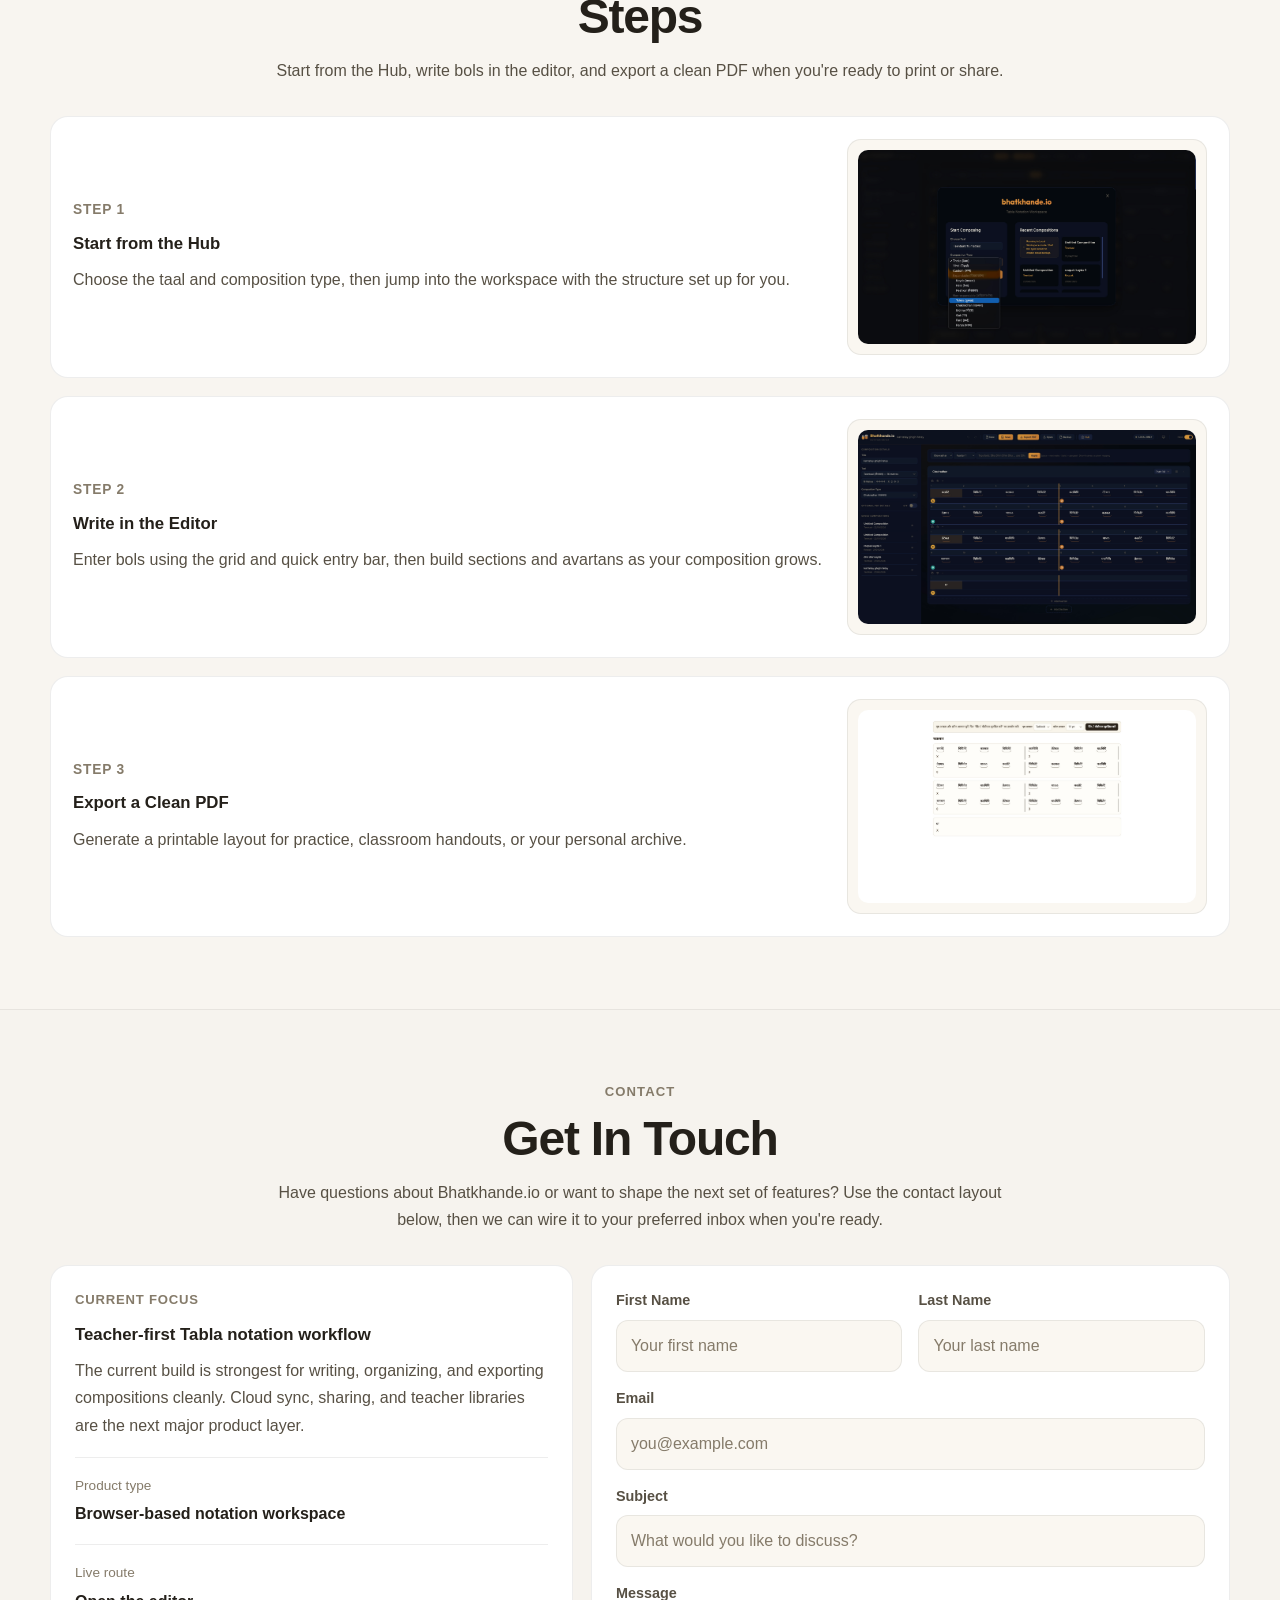
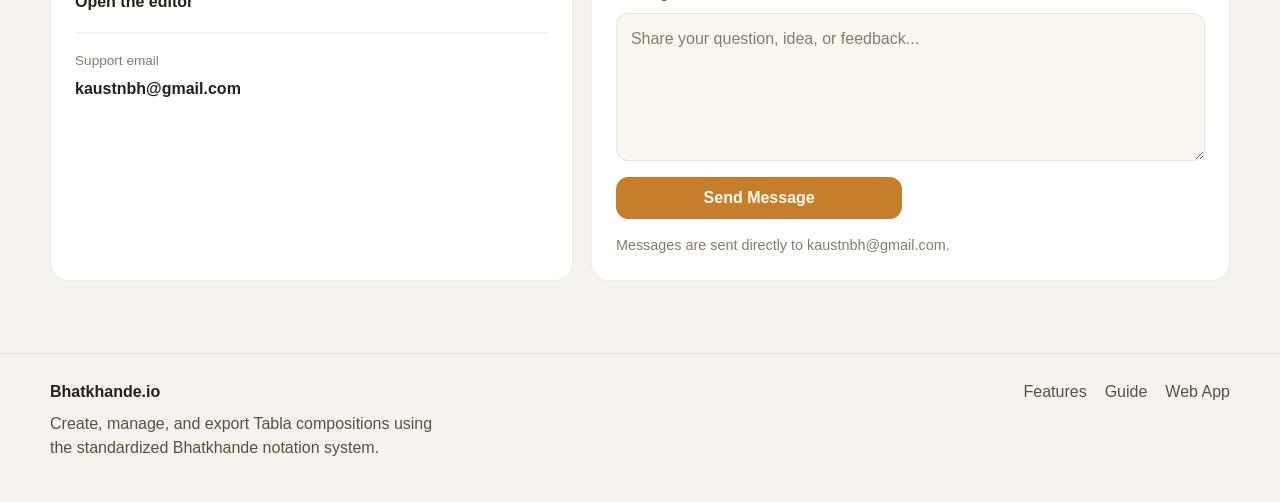
==== commit cfd4efe6: "Add landing page and workflow updates" ====
--- a/index.html
+++ b/index.html
@@ -5,294 +5,379 @@
   <meta charset="UTF-8">
   <meta name="viewport" content="width=device-width, initial-scale=1.0">
   <meta name="description"
-    content="Bhatkhande.io — Professional Tabla Bhatkhande Notation Writer for composing, editing, and exporting Indian classical Tabla compositions.">
-  <title>Bhatkhande.io — Notation Writer</title>
-  <link rel="stylesheet" href="css/styles.css?v=104">
-  <style>
-    .matra-cell, .grouped-bol { 
-      font-size: 1.0rem !important; 
-    }
-    .bol-group-inner {
-      flex-wrap: nowrap !important;
-      white-space: nowrap !important;
-      width: fit-content !important;
-      max-width: calc(100% - 10px) !important;
-    }
-  </style>
-  <link rel="icon"
-    href="data:image/svg+xml,<svg xmlns='http://www.w3.org/2000/svg' viewBox='0 0 100 100'><text y='.9em' font-size='90'>🪘</text></svg>">
-</head>
+    content="Bhatkhande.io helps Tabla students and teachers create, organize, and export Bhatkhande notation with ease.">
+  <title>Bhatkhande.io — Tabla Notation Workspace</title>
+  <script>
+    (() => {
+      try {
+        const savedTheme = localStorage.getItem('bhatkhande_io_theme') || 'auto';
+        const actualTheme = savedTheme === 'auto'
+          ? (window.matchMedia('(prefers-color-scheme: dark)').matches ? 'dark' : 'light')
+          : savedTheme;
+        document.documentElement.setAttribute('data-theme', actualTheme);
+        document.documentElement.setAttribute('data-theme-setting', savedTheme);
+      } catch (err) {
+        document.documentElement.setAttribute('data-theme', 'dark');
+        document.documentElement.setAttribute('data-theme-setting', 'auto');
+      }
+    })();
+	  </script>
+	  <link rel="stylesheet" href="css/landing.css?v=6">
+	  <link rel="icon"
+	    href="data:image/svg+xml,<svg xmlns='http://www.w3.org/2000/svg' viewBox='0 0 100 100'><text y='.9em' font-size='90'>🪘</text></svg>">
+	</head>
 
 <body>
-
-  <div class="app-container">
-    <header class="app-header" id="app-header">
-      <div class="header-left">
-        <button class="btn-icon btn-toggle-sidebar" id="btn-toggle-sidebar" title="Toggle sidebar">
-          <svg width="20" height="20" viewBox="0 0 20 20" fill="none">
-            <path d="M3 5h14M3 10h14M3 15h14" stroke="currentColor" stroke-width="1.5" stroke-linecap="round" />
-          </svg>
-        </button>
-
-        <a href="#" class="app-logo" title="Bhatkhande.io — Notation Writer">
-          <svg width="34" height="34" viewBox="0 0 64 64" class="logo-icon-svg" xmlns="http://www.w3.org/2000/svg">
-            <defs>
-              <linearGradient id="gold-grad" x1="0%" y1="0%" x2="0%" y2="100%">
-                <stop offset="0%" style="stop-color:#e8a838;stop-opacity:1" />
-                <stop offset="100%" style="stop-color:#c47832;stop-opacity:1" />
-              </linearGradient>
-              <linearGradient id="head-grad" x1="0%" y1="0%" x2="0%" y2="100%">
-                <stop offset="0%" style="stop-color:#ece6d8;stop-opacity:1" />
-                <stop offset="100%" style="stop-color:#b5ac94;stop-opacity:1" />
-              </linearGradient>
-            </defs>
-            <g class="drum-bayan" transform="translate(0, 5)">
-              <path d="M30 35 C30 55, 2 55, 2 35 S16 5, 30 15 Z" fill="url(#gold-grad)" stroke="#1a2540"
-                stroke-width="1.5" />
-              <ellipse cx="16" cy="18" rx="13" ry="8" fill="url(#head-grad)" stroke="#1a2540" stroke-width="1.5" />
-              <circle cx="16" cy="18" r="4.5" fill="#0c1120" />
-              <path d="M4 22 L2 35" stroke="#0c1120" stroke-width="1" stroke-linecap="round" />
-              <path d="M12 25 L10 40" stroke="#0c1120" stroke-width="1" stroke-linecap="round" />
-              <path d="M20 25 L22 40" stroke="#0c1120" stroke-width="1" stroke-linecap="round" />
-              <path d="M28 22 L30 35" stroke="#0c1120" stroke-width="1" stroke-linecap="round" />
-            </g>
-            <g class="drum-dayan" transform="translate(32, 2)">
-              <path d="M2 15 L2 40 Q2 48, 15 48 Q28 48, 28 40 L28 15 Z" fill="#c47832" stroke="#1a2540"
-                stroke-width="1.5" />
-              <ellipse cx="15" cy="15" rx="13" ry="8" fill="url(#head-grad)" stroke="#1a2540" stroke-width="1.5" />
-              <circle cx="15" cy="15" r="3.5" fill="#0c1120" />
-              <path d="M4 22 L4 40" stroke="#1a2540" stroke-width="1" stroke-linecap="round" />
-              <path d="M10 22 L10 40" stroke="#1a2540" stroke-width="1" stroke-linecap="round" />
-              <path d="M20 22 L20 40" stroke="#1a2540" stroke-width="1" stroke-linecap="round" />
-              <path d="M26 22 L26 40" stroke="#1a2540" stroke-width="1" stroke-linecap="round" />
-            </g>
-          </svg>
-          <div>
-            <div class="logo-text">Bhatkhande.io</div>
-            <div class="logo-subtitle">Notation Writer</div>
-          </div>
+  <div class="landing-page">
+    <header class="site-header">
+      <div class="shell header-row">
+        <a class="brand" href="#top">
+          <span class="brand-mark" aria-hidden="true">
+            <svg width="22" height="22" viewBox="0 0 64 64" xmlns="http://www.w3.org/2000/svg">
+              <g transform="translate(0, 8)">
+                <path d="M28 31 C28 47, 4 47, 4 31 S15 8, 28 16 Z" fill="currentColor" />
+                <ellipse cx="16" cy="19" rx="10.5" ry="6.5" fill="rgba(255,255,255,0.82)" />
+                <circle cx="16" cy="19" r="3.1" fill="rgba(0,0,0,0.75)" />
+              </g>
+              <g transform="translate(33, 8)">
+                <path d="M3 14 L3 35 Q3 42 14 42 Q25 42 25 35 L25 14 Z" fill="currentColor" opacity="0.72" />
+                <ellipse cx="14" cy="14" rx="11" ry="6.5" fill="rgba(255,255,255,0.82)" />
+                <circle cx="14" cy="14" r="3" fill="rgba(0,0,0,0.75)" />
+              </g>
+            </svg>
+          </span>
+          <span class="brand-copy">
+            <span class="brand-name">Bhatkhande.io</span>
+            <span class="brand-subtitle">Tabla Notation Editor</span>
+          </span>
         </a>
 
-        <span class="header-title-display" id="header-title-display">Untitled Composition</span>
-      </div>
-
-      <div class="header-center">
-        <button class="btn-icon" id="btn-undo" title="Undo (Ctrl+Z)" disabled>
-          <svg width="16" height="16" viewBox="0 0 16 16" fill="none">
-            <path d="M3 7h7.5a3 3 0 110 6H8" stroke="currentColor" stroke-width="1.5" stroke-linecap="round"
-              stroke-linejoin="round" />
-            <path d="M6 4L3 7l3 3" stroke="currentColor" stroke-width="1.5" stroke-linecap="round"
-              stroke-linejoin="round" />
-          </svg>
-        </button>
-        <button class="btn-icon" id="btn-redo" title="Redo (Ctrl+Shift+Z)" disabled>
-          <svg width="16" height="16" viewBox="0 0 16 16" fill="none">
-            <path d="M13 7H5.5a3 3 0 100 6H8" stroke="currentColor" stroke-width="1.5" stroke-linecap="round"
-              stroke-linejoin="round" />
-            <path d="M10 4l3 3-3 3" stroke="currentColor" stroke-width="1.5" stroke-linecap="round"
-              stroke-linejoin="round" />
-          </svg>
-        </button>
-
-        <div class="toolbar-separator"></div>
-
-        <button class="btn" id="btn-new" title="New composition">
-          <svg width="14" height="14" viewBox="0 0 16 16" fill="none">
-            <path d="M9 1H4a1.5 1.5 0 00-1.5 1.5v11A1.5 1.5 0 004 15h8a1.5 1.5 0 001.5-1.5V5.5L9 1z"
-              stroke="currentColor" stroke-width="1.3" />
-            <path d="M9 1v5h4.5" stroke="currentColor" stroke-width="1.3" stroke-linecap="round" />
-          </svg>
-          <span>New</span>
-        </button>
-        <button class="btn btn-primary" id="btn-save" title="Save (Ctrl+S)">
-          <svg width="14" height="14" viewBox="0 0 16 16" fill="none">
-            <path
-              d="M12.5 15h-9A1.5 1.5 0 012 13.5v-11A1.5 1.5 0 013.5 1h7.09a1.5 1.5 0 011.06.44l1.91 1.91a1.5 1.5 0 01.44 1.06V13.5A1.5 1.5 0 0112.5 15z"
-              stroke="currentColor" stroke-width="1.3" />
-            <path d="M5 15v-4.5a.5.5 0 01.5-.5h5a.5.5 0 01.5.5V15" stroke="currentColor" stroke-width="1.3" />
-            <path d="M5 1v2.5a.5.5 0 00.5.5h4" stroke="currentColor" stroke-width="1.3" stroke-linecap="round" />
-          </svg>
-          <span>Save</span>
-        </button>
-
-        <div class="toolbar-separator"></div>
-
-        <button class="btn btn-primary" id="btn-export-pdf" title="Export as PDF (Ctrl+P)">
-          <svg width="14" height="14" viewBox="0 0 16 16" fill="none">
-            <path d="M8 2v9M4.5 7.5L8 11l3.5-3.5" stroke="currentColor" stroke-width="1.3" stroke-linecap="round"
-              stroke-linejoin="round" />
-            <path d="M2.5 11v2.5h11V11" stroke="currentColor" stroke-width="1.3" stroke-linecap="round"
-              stroke-linejoin="round" />
-          </svg>
-          <span>Export PDF</span>
-        </button>
-        <button class="btn" id="btn-import-json" title="Open saved composition (.json)">
-          <svg width="14" height="14" viewBox="0 0 16 16" fill="none">
-            <path d="M8 11V2M4.5 5.5L8 2l3.5 3.5" stroke="currentColor" stroke-width="1.3" stroke-linecap="round"
-              stroke-linejoin="round" />
-            <path d="M2.5 11v2.5h11V11" stroke="currentColor" stroke-width="1.3" stroke-linecap="round"
-              stroke-linejoin="round" />
-          </svg>
-          <span>Open</span>
-        </button>
-        <button class="btn" id="btn-export-json" title="Save backup as JSON file">
-          <svg width="14" height="14" viewBox="0 0 16 16" fill="none">
-            <path d="M9 1H4a1.5 1.5 0 00-1.5 1.5v11A1.5 1.5 0 004 15h8a1.5 1.5 0 001.5-1.5V5.5L9 1z"
-              stroke="currentColor" stroke-width="1.3" />
-            <path d="M9 1v5h4.5" stroke="currentColor" stroke-width="1.3" stroke-linecap="round" />
-          </svg>
-          <span>Backup</span>
-        </button>
-
-        <div class="toolbar-separator"></div>
-
-        <button class="btn" id="btn-home" title="Return to Dashboard Hub" style="background: var(--bg-elevated); border: 1px solid var(--border-color);">
-          <svg width="14" height="14" viewBox="0 0 24 24" fill="none" stroke="currentColor" stroke-width="1.5" stroke-linecap="round" stroke-linejoin="round">
-            <path d="M3 9l9-7 9 7v11a2 2 0 0 1-2 2H5a2 2 0 0 1-2-2z"></path><polyline points="9 22 9 12 15 12 15 22"></polyline>
-          </svg>
-          <span style="font-weight: 500; color: var(--goldPrimary);">Hub</span>
-        </button>
-
-        <input type="file" id="file-import-input" accept=".json" style="display:none">
-      </div>
-
-      <div class="header-right">
-        <div class="sync-status" id="sync-status" title="Checking connectivity...">
-          <div class="sync-dot"></div>
-          <span class="sync-label">Syncing...</span>
-        </div>
-        <div class="toolbar-separator"></div>
-        <button class="btn-icon" id="btn-theme-toggle" title="Toggle Light/Dark Theme">
-          <svg id="icon-moon" width="16" height="16" viewBox="0 0 24 24" fill="none" stroke="currentColor" stroke-width="2" stroke-linecap="round" stroke-linejoin="round">
-            <path d="M21 12.79A9 9 0 1 1 11.21 3 7 7 0 0 0 21 12.79z"></path>
-          </svg>
-          <svg id="icon-sun" width="16" height="16" viewBox="0 0 24 24" fill="none" stroke="currentColor" stroke-width="2" stroke-linecap="round" stroke-linejoin="round" style="display: none;">
-            <circle cx="12" cy="12" r="5"></circle><line x1="12" y1="1" x2="12" y2="3"></line><line x1="12" y1="21" x2="12" y2="23"></line><line x1="4.22" y1="4.22" x2="5.64" y2="5.64"></line><line x1="18.36" y1="18.36" x2="19.78" y2="19.78"></line><line x1="1" y1="12" x2="3" y2="12"></line><line x1="21" y1="12" x2="23" y2="12"></line><line x1="4.22" y1="19.78" x2="5.64" y2="18.36"></line><line x1="18.36" y1="5.64" x2="19.78" y2="4.22"></line>
-          </svg>
-          <svg id="icon-auto" width="16" height="16" viewBox="0 0 24 24" fill="none" stroke="currentColor" stroke-width="2" stroke-linecap="round" stroke-linejoin="round" style="display: none;">
-            <rect x="2" y="3" width="20" height="14" rx="2" ry="2"></rect><line x1="8" y1="21" x2="16" y2="21"></line><line x1="12" y1="17" x2="12" y2="21"></line>
-          </svg>
-        </button>
-        <div class="toolbar-separator"></div>
-        <div class="script-toggle-wrapper">
-          <span class="script-toggle-label" id="script-label">Roman</span>
-          <label class="toggle-switch" title="Toggle Roman / Devanagari script">
-            <input type="checkbox" id="script-toggle">
-            <span class="toggle-slider"></span>
-          </label>
+	        <nav class="site-nav" aria-label="Primary">
+	          <a href="#features">Features</a>
+	          <a href="#guide">Guide</a>
+	          <a href="#contact">Contact</a>
+	        </nav>
+
+        <div class="header-actions">
+          <button class="theme-toggle" id="theme-toggle" type="button" title="Theme: Auto (click to toggle)">Auto</button>
+          <a class="text-button" href="app.html">Open App</a>
+          <a class="primary-button" href="app.html">Start Writing Free</a>
         </div>
       </div>
     </header>
 
-    <div class="app-body">
-      <aside class="sidebar" id="sidebar">
-        <div class="sidebar-section">
-          <div class="sidebar-section-title">Composition Details</div>
-          <div class="form-group">
-            <label class="form-label" for="comp-title">Title</label>
-            <input type="text" class="form-input" id="comp-title" value="Untitled Composition"
-              placeholder="Composition title...">
-          </div>
-          <div class="form-group">
-            <label class="form-label" for="comp-taal">Taal</label>
-            <select class="form-select" id="comp-taal"></select>
-            <div class="taal-info-display" id="taal-info-display"></div>
-          </div>
-          <div class="form-group">
-            <label class="form-label" for="comp-type">Composition Type</label>
-            <select class="form-select" id="comp-type"></select>
-          </div>
-          <div class="form-group">
-            <label class="form-label" for="comp-laya">Laya (Tempo)</label>
-            <select class="form-select" id="comp-laya"></select>
-          </div>
-          <div class="form-group">
-            <label class="form-label" for="comp-gharana">Gharana</label>
-            <input type="text" class="form-input" id="comp-gharana" placeholder="e.g., Delhi, Lucknow, Ajrada...">
-          </div>
-          <div class="form-group">
-            <label class="form-label" for="comp-guru">Guru / Source</label>
-            <input type="text" class="form-input" id="comp-guru" placeholder="Teacher or source...">
-          </div>
-          <div class="form-group">
-            <label class="form-label" for="comp-notes">Notes</label>
-            <textarea class="form-textarea" id="comp-notes" placeholder="Additional notes or description..."></textarea>
-          </div>
-        </div>
-
-        <div class="sidebar-section saved-compositions">
-          <div class="sidebar-section-title">Saved Compositions</div>
-          <div id="saved-compositions-list">
-            <div class="saved-empty">No saved compositions</div>
-          </div>
-        </div>
-      </aside>
-
-      <main class="main-content" id="main-content">
-        <div class="quick-entry-bar" id="quick-entry-bar">
-          <div class="qe-panel qe-panel-normal active" id="qe-panel-normal">
-            <select class="quick-entry-select" id="quick-entry-section">
-              <option value="0">Section 1</option>
-            </select>
-            <select class="quick-entry-select" id="quick-entry-avartan">
-              <option value="0">Avartan 1</option>
-            </select>
-            <input type="text" class="quick-entry-input" id="quick-entry-input"
-              placeholder="Type bols: Dha Dhin Dhin Dha ... use [Dha Ti] or digan=दिगन">
-            <button class="btn btn-primary" id="btn-quick-entry-apply">Apply</button>
-            <span class="quick-entry-hint">Space = next matra · [bols] = grouped · roman=देवनागरी saves a custom translation</span>
-          </div>
-        </div>
-
-        <div id="notation-grid-container"></div>
-      </main>
-    </div>
+    <main id="top">
+      <section class="hero-section">
+        <div class="shell hero-grid">
+          <div class="hero-copy">
+            <div class="hero-pill">New</div>
+            <div class="hero-label">Bhatkhande Notation Editor</div>
+            <h1>Create &amp; Share Tabla Notations With Ease</h1>
+            <p class="hero-description">
+              The modern workspace for documenting, learning, and exporting Tabla compositions using the standardized
+              Bhatkhande notation system.
+            </p>
+            <div class="hero-actions">
+              <a class="primary-button" href="app.html">Get Started</a>
+              <a class="secondary-button" href="#features">Browse Features</a>
+            </div>
+            <div class="hero-meta">
+              English + Hindi support. PDF export. JSON backup. Built for Tabla students and teachers.
+            </div>
+          </div>
+
+          <div class="hero-visual">
+            <div class="hero-shot-card">
+              <div class="shot-toolbar">
+                <div class="shot-dots" aria-hidden="true">
+                  <span></span>
+                  <span></span>
+                  <span></span>
+                </div>
+                <div class="shot-caption">Live editor screenshot</div>
+              </div>
+              <img
+                class="hero-shot"
+                src="assets/screenshots/generated/editor-kayda.png"
+                alt="Actual screenshot of the Bhatkhande.io editor showing a teentaal kayda composition">
+            </div>
+          </div>
+        </div>
+      </section>
+
+      <section class="section-block" id="features">
+        <div class="shell">
+          <div class="section-head">
+            <div class="section-kicker">Features</div>
+            <h2>Everything You Need for Tabla Notations</h2>
+            <p>
+              Bhatkhande.io provides practical tools for creating, managing, and exporting Tabla compositions in a clean,
+              focused Bhatkhande notation workflow.
+            </p>
+          </div>
+
+          <div class="feature-grid">
+            <article class="feature-card">
+              <h3>Bhatkhande Notation Editor</h3>
+              <p>Create and edit Tabla notation in a structured grid that matches the way compositions are actually taught and read.</p>
+            </article>
+            <article class="feature-card">
+              <h3>Quick Bol Entry</h3>
+              <p>Type bols rapidly, move through matras quickly, and keep your attention on the composition rather than formatting.</p>
+            </article>
+            <article class="feature-card">
+              <h3>Composition Management</h3>
+              <p>Save compositions with metadata like title, taal, type, laya, gharana, guru, and notes in one place.</p>
+            </article>
+            <article class="feature-card">
+              <h3>Multiscript Support</h3>
+              <p>View the same notation in English and Hindi without maintaining separate copies for different learners.</p>
+            </article>
+            <article class="feature-card">
+              <h3>Export Options</h3>
+              <p>Download compositions as PDF or JSON for printing, sharing, backup, and offline reference.</p>
+            </article>
+            <article class="feature-card">
+              <h3>Teacher-Ready Workflow</h3>
+              <p>Prepare classroom handouts, practice sheets, and personal repertoire archives with clean, readable output.</p>
+            </article>
+          </div>
+        </div>
+      </section>
+
+	      <section class="section-block guide-section" id="guide">
+	        <div class="shell">
+	          <div class="section-head">
+	            <div class="section-kicker">How It Works</div>
+	            <h2>Create Notations in Three Simple Steps</h2>
+	            <p>
+	              Start from the Hub, write bols in the editor, and export a clean PDF when you're ready to print or share.
+	            </p>
+	          </div>
+
+	          <div class="guide-list">
+	            <article class="guide-card">
+	              <div class="guide-copy">
+	                <div class="guide-step">Step 1</div>
+	                <h3>Start from the Hub</h3>
+	                <p>Choose the taal and composition type, then jump into the workspace with the structure set up for you.</p>
+	              </div>
+	              <div class="guide-image-frame">
+	                <img src="assets/screenshots/guide/step-1.jpg" alt="Screenshot showing the Hub with taal and composition type selection">
+	              </div>
+	            </article>
+
+	            <article class="guide-card">
+	              <div class="guide-copy">
+	                <div class="guide-step">Step 2</div>
+	                <h3>Write in the Editor</h3>
+	                <p>Enter bols using the grid and quick entry bar, then build sections and avartans as your composition grows.</p>
+	              </div>
+	              <div class="guide-image-frame">
+	                <img src="assets/screenshots/guide/step-2.jpg" alt="Screenshot showing the notation editor with a composition loaded">
+	              </div>
+	            </article>
+
+	            <article class="guide-card">
+	              <div class="guide-copy">
+	                <div class="guide-step">Step 3</div>
+	                <h3>Export a Clean PDF</h3>
+	                <p>Generate a printable layout for practice, classroom handouts, or your personal archive.</p>
+	              </div>
+	              <div class="guide-image-frame">
+	                <img src="assets/screenshots/guide/step-3.jpg" alt="Screenshot showing a PDF-ready export preview of a composition">
+	              </div>
+	            </article>
+	          </div>
+	        </div>
+	      </section>
+
+	      <section class="section-block contact-section" id="contact">
+	        <div class="shell">
+	          <div class="section-head">
+            <div class="section-kicker">Contact</div>
+            <h2>Get In Touch</h2>
+            <p>
+              Have questions about Bhatkhande.io or want to shape the next set of features? Use the contact layout below,
+              then we can wire it to your preferred inbox when you're ready.
+            </p>
+          </div>
+
+          <div class="contact-grid">
+            <div class="contact-panel">
+              <div class="contact-label">Current focus</div>
+              <h3>Teacher-first Tabla notation workflow</h3>
+              <p>
+                The current build is strongest for writing, organizing, and exporting compositions cleanly. Cloud sync,
+                sharing, and teacher libraries are the next major product layer.
+              </p>
+
+              <div class="contact-detail">
+                <span>Product type</span>
+                <strong>Browser-based notation workspace</strong>
+              </div>
+              <div class="contact-detail">
+                <span>Live route</span>
+                <strong><a href="app.html">Open the editor</a></strong>
+              </div>
+              <div class="contact-detail">
+                <span>Support email</span>
+                <strong><a href="mailto:kaustnbh@gmail.com">kaustnbh@gmail.com</a></strong>
+              </div>
+            </div>
+
+            <form class="contact-form" id="contact-form">
+              <label class="form-field">
+                <span>First Name</span>
+                <input type="text" name="firstName" placeholder="Your first name" autocomplete="given-name">
+              </label>
+              <label class="form-field">
+                <span>Last Name</span>
+                <input type="text" name="lastName" placeholder="Your last name" autocomplete="family-name">
+              </label>
+              <label class="form-field full-width">
+                <span>Email</span>
+                <input type="email" name="email" placeholder="you@example.com" autocomplete="email" required>
+              </label>
+              <label class="form-field full-width">
+                <span>Subject</span>
+                <input type="text" name="subject" placeholder="What would you like to discuss?">
+              </label>
+              <label class="form-field full-width">
+                <span>Message</span>
+                <textarea name="message" rows="5" placeholder="Share your question, idea, or feedback..." required></textarea>
+              </label>
+              <button class="primary-button stretch-button" id="contact-submit" type="submit">Send Message</button>
+              <p class="form-note" id="contact-form-status" role="status" aria-live="polite">Messages are sent directly to kaustnbh@gmail.com.</p>
+            </form>
+          </div>
+        </div>
+      </section>
+    </main>
+
+    <footer class="site-footer">
+      <div class="shell footer-row">
+        <div class="footer-copy">
+          <div class="footer-brand">Bhatkhande.io</div>
+          <p>Create, manage, and export Tabla compositions using the standardized Bhatkhande notation system.</p>
+        </div>
+	        <div class="footer-links">
+	          <a href="#features">Features</a>
+	          <a href="#guide">Guide</a>
+	          <a href="app.html">Web App</a>
+	        </div>
+	      </div>
+	    </footer>
   </div>
 
-  <div class="toast-container" id="toast-container"></div>
-
-  <div id="dashboard-hub" class="dashboard-overlay active">
-    <!-- Click backdrop to close if you want, but explicitly use buttons -->
-    <div class="dash-container">
-      <div class="dash-header">
-        <h1 class="dash-title">bhatkhande.io</h1>
-        <p class="dash-subtitle">Premium Indian Classical Workspace</p>
-      </div>
-      <div class="dash-body">
-        <div class="dash-panel new-comp-panel">
-          <h2 class="dash-panel-title">Start Composing</h2>
-          <div class="dash-form">
-            <label class="dash-label">Choose Taal</label>
-            <select id="dash-new-taal" class="dash-select"></select>
-            
-            <label class="dash-label" style="margin-top:16px;">Composition Type</label>
-            <select id="dash-new-type" class="dash-select"></select>
-            
-            <button id="btn-dash-create" class="dash-btn-primary">Create Canvas</button>
-          </div>
-        </div>
-        
-        <div class="dash-panel recent-panel">
-          <h2 class="dash-panel-title">Recent Compositions</h2>
-          <div id="dash-recent-list" class="dash-recent-grid">
-            <div class="dash-empty">Loading cloud compositions...</div>
-          </div>
-        </div>
-      </div>
-      <!-- Close button on top right, or just a small link at bottom -->
-      <button id="btn-dash-close" class="dash-close-btn" title="Close Workspace Hub">
-         <svg width="24" height="24" viewBox="0 0 24 24" fill="none" stroke="currentColor" stroke-width="2" stroke-linecap="round"><line x1="18" y1="6" x2="6" y2="18"></line><line x1="6" y1="6" x2="18" y2="18"></line></svg>
-      </button>
-    </div>
-  </div>
-
-  <script src="js/taal-data.js?v=104"></script>
-  <script src="js/bol-input.js?v=104"></script>
-  <script src="js/composition.js?v=103"></script>
-  <script src="js/notation-grid.js?v=104"></script>
-  <script src="js/pdf-export.js?v=106"></script>
-  <script src="js/app.js?v=103"></script>
-
+  <script>
+    document.addEventListener('DOMContentLoaded', () => {
+      const toggleBtn = document.getElementById('theme-toggle');
+      const contactForm = document.getElementById('contact-form');
+      const contactSubmit = document.getElementById('contact-submit');
+      const contactStatus = document.getElementById('contact-form-status');
+      const supportEmail = 'kaustnbh@gmail.com';
+
+      const setContactStatus = (message, state = 'idle') => {
+        if (!contactStatus) return;
+        contactStatus.textContent = message;
+        contactStatus.dataset.state = state;
+      };
+
+      if (contactForm) {
+        contactForm.addEventListener('submit', async (event) => {
+          event.preventDefault();
+
+          const formData = new FormData(contactForm);
+          const payload = {
+            firstName: (formData.get('firstName') || '').toString().trim(),
+            lastName: (formData.get('lastName') || '').toString().trim(),
+            email: (formData.get('email') || '').toString().trim(),
+            subject: (formData.get('subject') || '').toString().trim(),
+            message: (formData.get('message') || '').toString().trim()
+          };
+          const originalLabel = contactSubmit ? contactSubmit.textContent : 'Send Message';
+
+          if (contactSubmit) {
+            contactSubmit.disabled = true;
+            contactSubmit.textContent = 'Sending...';
+          }
+          setContactStatus('Sending your message...', 'pending');
+
+          try {
+            const response = await fetch('/api/contact', {
+              method: 'POST',
+              headers: {
+                'Content-Type': 'application/json'
+              },
+              body: JSON.stringify(payload)
+            });
+            const result = await response.json().catch(() => ({}));
+
+            if (!response.ok || result.status !== 'success') {
+              throw new Error(result.message || 'Could not send the message.');
+            }
+
+            contactForm.reset();
+            setContactStatus('Your message has been sent. I will get back to you soon.', 'success');
+          } catch (error) {
+            console.error('Contact form error:', error);
+            setContactStatus(`Could not send the message right now. Please try again or email ${supportEmail} directly.`, 'error');
+          } finally {
+            if (contactSubmit) {
+              contactSubmit.disabled = false;
+              contactSubmit.textContent = originalLabel;
+            }
+          }
+        });
+      }
+
+      if (!toggleBtn) return;
+
+      const themeMedia = window.matchMedia('(prefers-color-scheme: dark)');
+      const themeKey = 'bhatkhande_io_theme';
+
+      const applyTheme = (themeSetting) => {
+        const actualTheme = themeSetting === 'auto'
+          ? (themeMedia.matches ? 'dark' : 'light')
+          : themeSetting;
+
+        if (themeSetting === 'auto') {
+          localStorage.removeItem(themeKey);
+        } else {
+          localStorage.setItem(themeKey, themeSetting);
+        }
+
+        document.documentElement.setAttribute('data-theme', actualTheme);
+        document.documentElement.setAttribute('data-theme-setting', themeSetting);
+        toggleBtn.textContent = themeSetting === 'auto'
+          ? 'Auto'
+          : themeSetting === 'dark'
+            ? 'Dark'
+            : 'Light';
+        toggleBtn.title = `Theme: ${toggleBtn.textContent} (click to toggle)`;
+      };
+
+      const savedTheme = localStorage.getItem(themeKey) || 'auto';
+      applyTheme(savedTheme);
+
+      toggleBtn.addEventListener('click', () => {
+        const currentSetting = document.documentElement.getAttribute('data-theme-setting') || 'auto';
+        const nextSetting = currentSetting === 'auto'
+          ? 'dark'
+          : currentSetting === 'dark'
+            ? 'light'
+            : 'auto';
+        applyTheme(nextSetting);
+      });
+
+      themeMedia.addEventListener('change', () => {
+        if (!localStorage.getItem(themeKey)) {
+          applyTheme('auto');
+        }
+      });
+    });
+  </script>
 </body>
 
 </html>
--- a/css/landing.css
+++ b/css/landing.css
@@ -0,0 +1,626 @@
+:root {
+  --font-system: -apple-system, BlinkMacSystemFont, "SF Pro Text", "SF Pro Display", "Helvetica Neue", "Noto Sans Devanagari", sans-serif;
+  --bg: #0d0f14;
+  --bg-elevated: #141821;
+  --bg-card: #171c26;
+  --bg-soft: #1d2330;
+  --text: #f4f5f7;
+  --text-soft: #c7ccd6;
+  --text-muted: #949aa5;
+  --border: rgba(255, 255, 255, 0.09);
+  --border-strong: rgba(255, 255, 255, 0.16);
+  --primary: #f3b96c;
+  --primary-strong: #eea949;
+  --primary-ink: #18110a;
+  --status-success: #9ece8b;
+  --status-error: #ef8d73;
+  --shadow: 0 20px 50px rgba(0, 0, 0, 0.22);
+  --radius-xl: 24px;
+  --radius-lg: 18px;
+  --radius-md: 14px;
+  --radius-sm: 10px;
+  --shell: min(1180px, calc(100vw - 32px));
+}
+
+[data-theme="light"] {
+  --bg: #f6f3ee;
+  --bg-elevated: rgba(255, 255, 255, 0.82);
+  --bg-card: #ffffff;
+  --bg-soft: #faf7f1;
+  --text: #24201a;
+  --text-soft: #575044;
+  --text-muted: #857b6a;
+  --border: rgba(36, 32, 26, 0.08);
+  --border-strong: rgba(36, 32, 26, 0.14);
+  --primary: #c67e2d;
+  --primary-strong: #b96d19;
+  --primary-ink: #fffaf4;
+  --status-success: #2f7a47;
+  --status-error: #b4543a;
+  --shadow: 0 20px 45px rgba(59, 47, 34, 0.08);
+}
+
+*,
+*::before,
+*::after {
+  box-sizing: border-box;
+}
+
+html {
+  scroll-behavior: smooth;
+  color-scheme: dark;
+}
+
+[data-theme="light"] html {
+  color-scheme: light;
+}
+
+body {
+  margin: 0;
+  min-height: 100vh;
+  font-family: var(--font-system);
+  background: var(--bg);
+  color: var(--text);
+  line-height: 1.5;
+}
+
+a {
+  color: inherit;
+  text-decoration: none;
+}
+
+img,
+svg {
+  display: block;
+  max-width: 100%;
+}
+
+button,
+input,
+textarea {
+  font: inherit;
+}
+
+.landing-page {
+  min-height: 100vh;
+}
+
+.shell {
+  width: var(--shell);
+  margin: 0 auto;
+}
+
+.site-header {
+  position: sticky;
+  top: 0;
+  z-index: 40;
+  backdrop-filter: blur(18px);
+  background: color-mix(in srgb, var(--bg) 82%, transparent);
+  border-bottom: 1px solid var(--border);
+}
+
+.header-row {
+  display: flex;
+  align-items: center;
+  justify-content: space-between;
+  gap: 20px;
+  padding: 16px 0;
+}
+
+.brand {
+  display: inline-flex;
+  align-items: center;
+  gap: 12px;
+  min-width: 0;
+}
+
+.brand-mark {
+  width: 42px;
+  height: 42px;
+  border-radius: 12px;
+  display: grid;
+  place-items: center;
+  background: var(--bg-card);
+  color: var(--primary);
+  border: 1px solid var(--border);
+}
+
+.brand-copy {
+  display: grid;
+  gap: 2px;
+}
+
+.brand-name {
+  font-size: 1rem;
+  font-weight: 700;
+}
+
+.brand-subtitle {
+  font-size: 0.8rem;
+  color: var(--text-muted);
+}
+
+.site-nav {
+  display: inline-flex;
+  align-items: center;
+  gap: 24px;
+  color: var(--text-soft);
+  font-size: 0.95rem;
+}
+
+.site-nav a:hover,
+.footer-links a:hover,
+.text-button:hover {
+  color: var(--text);
+}
+
+.header-actions {
+  display: inline-flex;
+  align-items: center;
+  gap: 12px;
+}
+
+.theme-toggle,
+.text-button,
+.primary-button,
+.secondary-button {
+  display: inline-flex;
+  align-items: center;
+  justify-content: center;
+  gap: 8px;
+  min-height: 42px;
+  padding: 0 16px;
+  border-radius: 12px;
+  border: 1px solid var(--border);
+  font-weight: 600;
+  transition: transform 0.18s ease, border-color 0.18s ease, background 0.18s ease;
+}
+
+.theme-toggle,
+.text-button {
+  background: transparent;
+  color: var(--text-soft);
+}
+
+.secondary-button {
+  background: transparent;
+  color: var(--text);
+}
+
+.primary-button {
+  background: var(--primary);
+  border-color: var(--primary);
+  color: var(--primary-ink);
+}
+
+.theme-toggle:hover,
+.text-button:hover,
+.primary-button:hover,
+.secondary-button:hover {
+  transform: translateY(-1px);
+  border-color: var(--border-strong);
+}
+
+.primary-button:hover {
+  background: var(--primary-strong);
+  border-color: var(--primary-strong);
+}
+
+.primary-button:disabled,
+.secondary-button:disabled,
+.theme-toggle:disabled,
+.text-button:disabled {
+  cursor: wait;
+  opacity: 0.72;
+  transform: none;
+}
+
+.hero-section {
+  padding: 72px 0 56px;
+}
+
+.hero-grid {
+  display: grid;
+  grid-template-columns: minmax(0, 1fr) minmax(360px, 520px);
+  gap: 40px;
+  align-items: center;
+}
+
+.hero-pill {
+  display: inline-flex;
+  align-items: center;
+  padding: 6px 12px;
+  border-radius: 999px;
+  background: var(--bg-card);
+  border: 1px solid var(--border);
+  color: var(--text-soft);
+  font-size: 0.82rem;
+  font-weight: 600;
+}
+
+.hero-label {
+  margin-top: 18px;
+  color: var(--text-soft);
+  font-size: 0.95rem;
+  font-weight: 600;
+}
+
+.hero-copy h1 {
+  margin: 12px 0 18px;
+  font-size: clamp(2.8rem, 6vw, 4.6rem);
+  line-height: 1.02;
+  letter-spacing: -0.03em;
+}
+
+.hero-description {
+  margin: 0;
+  max-width: 58ch;
+  color: var(--text-soft);
+  font-size: 1.08rem;
+  line-height: 1.7;
+}
+
+.hero-actions {
+  display: flex;
+  flex-wrap: wrap;
+  gap: 12px;
+  margin-top: 28px;
+}
+
+.hero-meta {
+  margin-top: 16px;
+  color: var(--text-muted);
+  font-size: 0.95rem;
+}
+
+.hero-visual {
+  width: 100%;
+}
+
+.hero-shot-card {
+  padding: 16px;
+  border-radius: var(--radius-xl);
+  border: 1px solid var(--border);
+  background: var(--bg-card);
+  box-shadow: var(--shadow);
+}
+
+.shot-toolbar {
+  display: flex;
+  align-items: center;
+  justify-content: space-between;
+  gap: 12px;
+  margin-bottom: 14px;
+}
+
+.shot-dots {
+  display: flex;
+  gap: 8px;
+}
+
+.shot-dots span {
+  width: 10px;
+  height: 10px;
+  border-radius: 50%;
+  background: var(--border-strong);
+}
+
+.shot-dots span:first-child {
+  background: var(--primary);
+}
+
+.shot-caption {
+  color: var(--text-muted);
+  font-size: 0.85rem;
+}
+
+.hero-shot {
+  width: 100%;
+  border-radius: 16px;
+  border: 1px solid var(--border);
+  background: var(--bg-soft);
+}
+
+.section-block {
+  padding: 72px 0;
+}
+
+.section-head {
+  max-width: 760px;
+  margin: 0 auto 32px;
+  text-align: center;
+}
+
+.section-kicker {
+  color: var(--text-muted);
+  font-size: 0.82rem;
+  font-weight: 700;
+  letter-spacing: 0.08em;
+  text-transform: uppercase;
+}
+
+.section-head h2 {
+  margin: 12px 0 14px;
+  font-size: clamp(2rem, 4vw, 3rem);
+  line-height: 1.08;
+  letter-spacing: -0.025em;
+}
+
+.section-head p {
+  margin: 0;
+  color: var(--text-soft);
+  font-size: 1rem;
+  line-height: 1.7;
+}
+
+.feature-grid {
+  display: grid;
+  grid-template-columns: repeat(3, minmax(0, 1fr));
+  gap: 18px;
+}
+
+.feature-card,
+.guide-card,
+.contact-panel,
+.contact-form {
+  border: 1px solid var(--border);
+  border-radius: var(--radius-lg);
+  background: var(--bg-card);
+}
+
+.feature-card {
+  padding: 24px;
+}
+
+.feature-card h3,
+.guide-copy h3,
+.contact-panel h3 {
+  margin: 0 0 10px;
+  font-size: 1.05rem;
+}
+
+.feature-card p,
+.guide-copy p,
+.contact-panel p {
+  margin: 0;
+  color: var(--text-soft);
+  line-height: 1.7;
+}
+
+.guide-section {
+  background: color-mix(in srgb, var(--bg-soft) 70%, transparent);
+  border-top: 1px solid var(--border);
+  border-bottom: 1px solid var(--border);
+}
+
+.guide-list {
+  display: grid;
+  gap: 18px;
+}
+
+.guide-card {
+  display: grid;
+  grid-template-columns: minmax(0, 1fr) minmax(260px, 360px);
+  gap: 22px;
+  padding: 22px;
+  align-items: center;
+}
+
+.guide-step {
+  margin-bottom: 10px;
+  color: var(--text-muted);
+  font-size: 0.86rem;
+  font-weight: 700;
+  text-transform: uppercase;
+  letter-spacing: 0.06em;
+}
+
+.guide-image-frame {
+  padding: 10px;
+  border-radius: 14px;
+  border: 1px solid var(--border);
+  background: var(--bg-soft);
+}
+
+.guide-image-frame img {
+  width: 100%;
+  border-radius: 10px;
+}
+
+.stretch-button {
+  width: 100%;
+}
+
+.contact-grid {
+  display: grid;
+  grid-template-columns: minmax(280px, 0.9fr) minmax(0, 1.1fr);
+  gap: 18px;
+}
+
+.contact-panel,
+.contact-form {
+  padding: 24px;
+}
+
+.contact-label {
+  margin-bottom: 12px;
+  color: var(--text-muted);
+  font-size: 0.82rem;
+  font-weight: 700;
+  letter-spacing: 0.06em;
+  text-transform: uppercase;
+}
+
+.contact-detail {
+  margin-top: 18px;
+  padding-top: 18px;
+  border-top: 1px solid var(--border);
+}
+
+.contact-detail span {
+  display: block;
+  color: var(--text-muted);
+  font-size: 0.85rem;
+  margin-bottom: 6px;
+}
+
+.contact-detail strong,
+.contact-detail a {
+  color: var(--text);
+}
+
+.contact-form {
+  display: grid;
+  grid-template-columns: repeat(2, minmax(0, 1fr));
+  gap: 16px;
+}
+
+.form-field {
+  display: grid;
+  gap: 8px;
+}
+
+.form-field span {
+  font-size: 0.9rem;
+  font-weight: 600;
+  color: var(--text-soft);
+}
+
+.form-field input,
+.form-field textarea {
+  width: 100%;
+  padding: 13px 14px;
+  border-radius: 12px;
+  border: 1px solid var(--border);
+  background: var(--bg-soft);
+  color: var(--text);
+  outline: none;
+}
+
+.form-field input::placeholder,
+.form-field textarea::placeholder {
+  color: var(--text-muted);
+}
+
+.form-field input:focus,
+.form-field textarea:focus {
+  border-color: color-mix(in srgb, var(--primary) 48%, var(--border));
+}
+
+.full-width {
+  grid-column: 1 / -1;
+}
+
+.form-note {
+  grid-column: 1 / -1;
+  margin: 0;
+  color: var(--text-muted);
+  font-size: 0.9rem;
+}
+
+.form-note[data-state="pending"] {
+  color: var(--text-soft);
+}
+
+.form-note[data-state="success"] {
+  color: var(--status-success);
+}
+
+.form-note[data-state="error"] {
+  color: var(--status-error);
+}
+
+.site-footer {
+  border-top: 1px solid var(--border);
+  padding: 26px 0 42px;
+}
+
+.footer-row {
+  display: flex;
+  justify-content: space-between;
+  gap: 18px;
+  align-items: flex-start;
+}
+
+.footer-brand {
+  font-weight: 700;
+  margin-bottom: 8px;
+}
+
+.footer-copy p {
+  margin: 0;
+  max-width: 44ch;
+  color: var(--text-soft);
+}
+
+.footer-links {
+  display: flex;
+  align-items: center;
+  gap: 18px;
+  color: var(--text-soft);
+}
+
+@media (max-width: 1100px) {
+  .hero-grid,
+  .contact-grid,
+  .guide-card {
+    grid-template-columns: 1fr;
+  }
+
+  .feature-grid {
+    grid-template-columns: repeat(2, minmax(0, 1fr));
+  }
+
+  .guide-image-frame {
+    max-width: 520px;
+  }
+}
+
+@media (max-width: 860px) {
+  .site-nav {
+    display: none;
+  }
+
+  .header-row,
+  .footer-row {
+    flex-direction: column;
+    align-items: flex-start;
+  }
+
+  .header-actions,
+  .footer-links {
+    flex-wrap: wrap;
+  }
+}
+
+@media (max-width: 640px) {
+  .shell {
+    width: min(100vw - 24px, 1180px);
+  }
+
+  .hero-section,
+  .section-block {
+    padding: 52px 0;
+  }
+
+  .feature-grid,
+  .contact-form {
+    grid-template-columns: 1fr;
+  }
+
+  .contact-form .full-width {
+    grid-column: auto;
+  }
+
+  .hero-actions,
+  .header-actions {
+    width: 100%;
+  }
+
+  .theme-toggle,
+  .text-button,
+  .primary-button,
+  .secondary-button {
+    flex: 1 1 auto;
+  }
+}
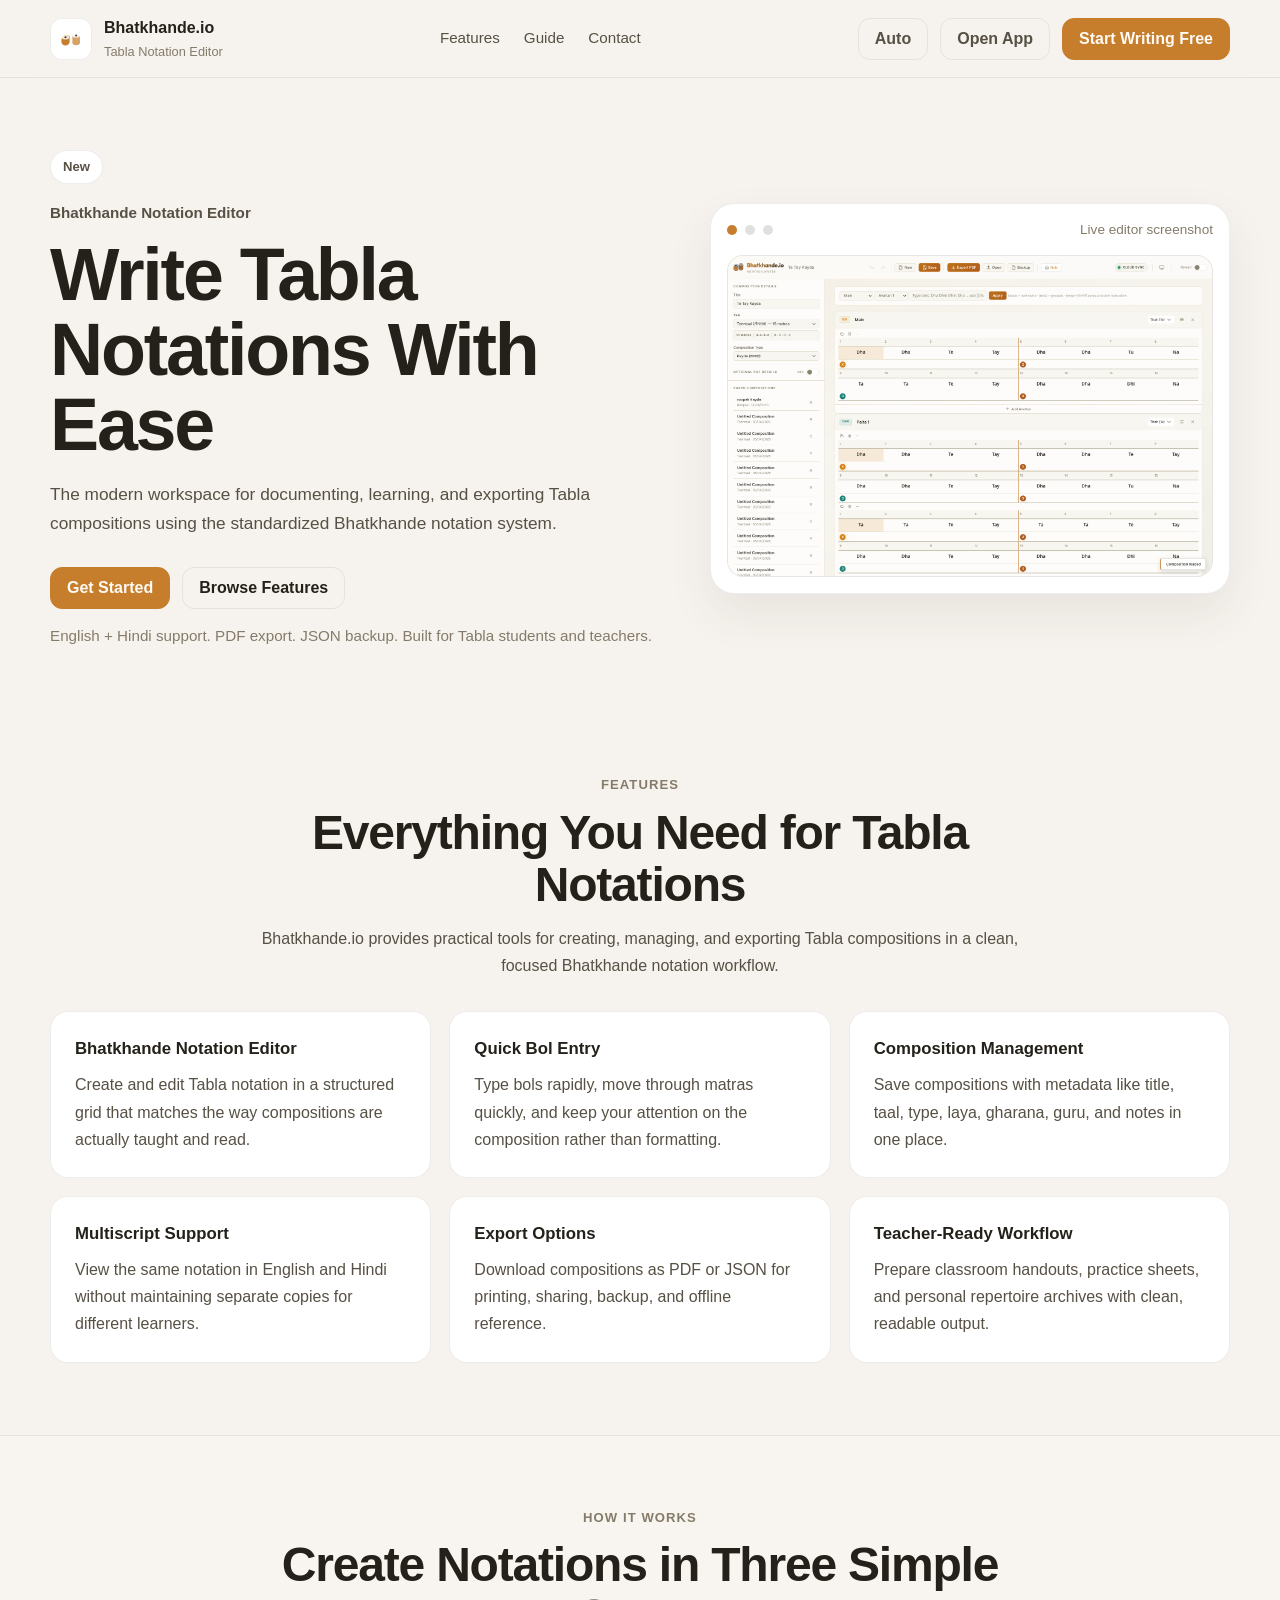
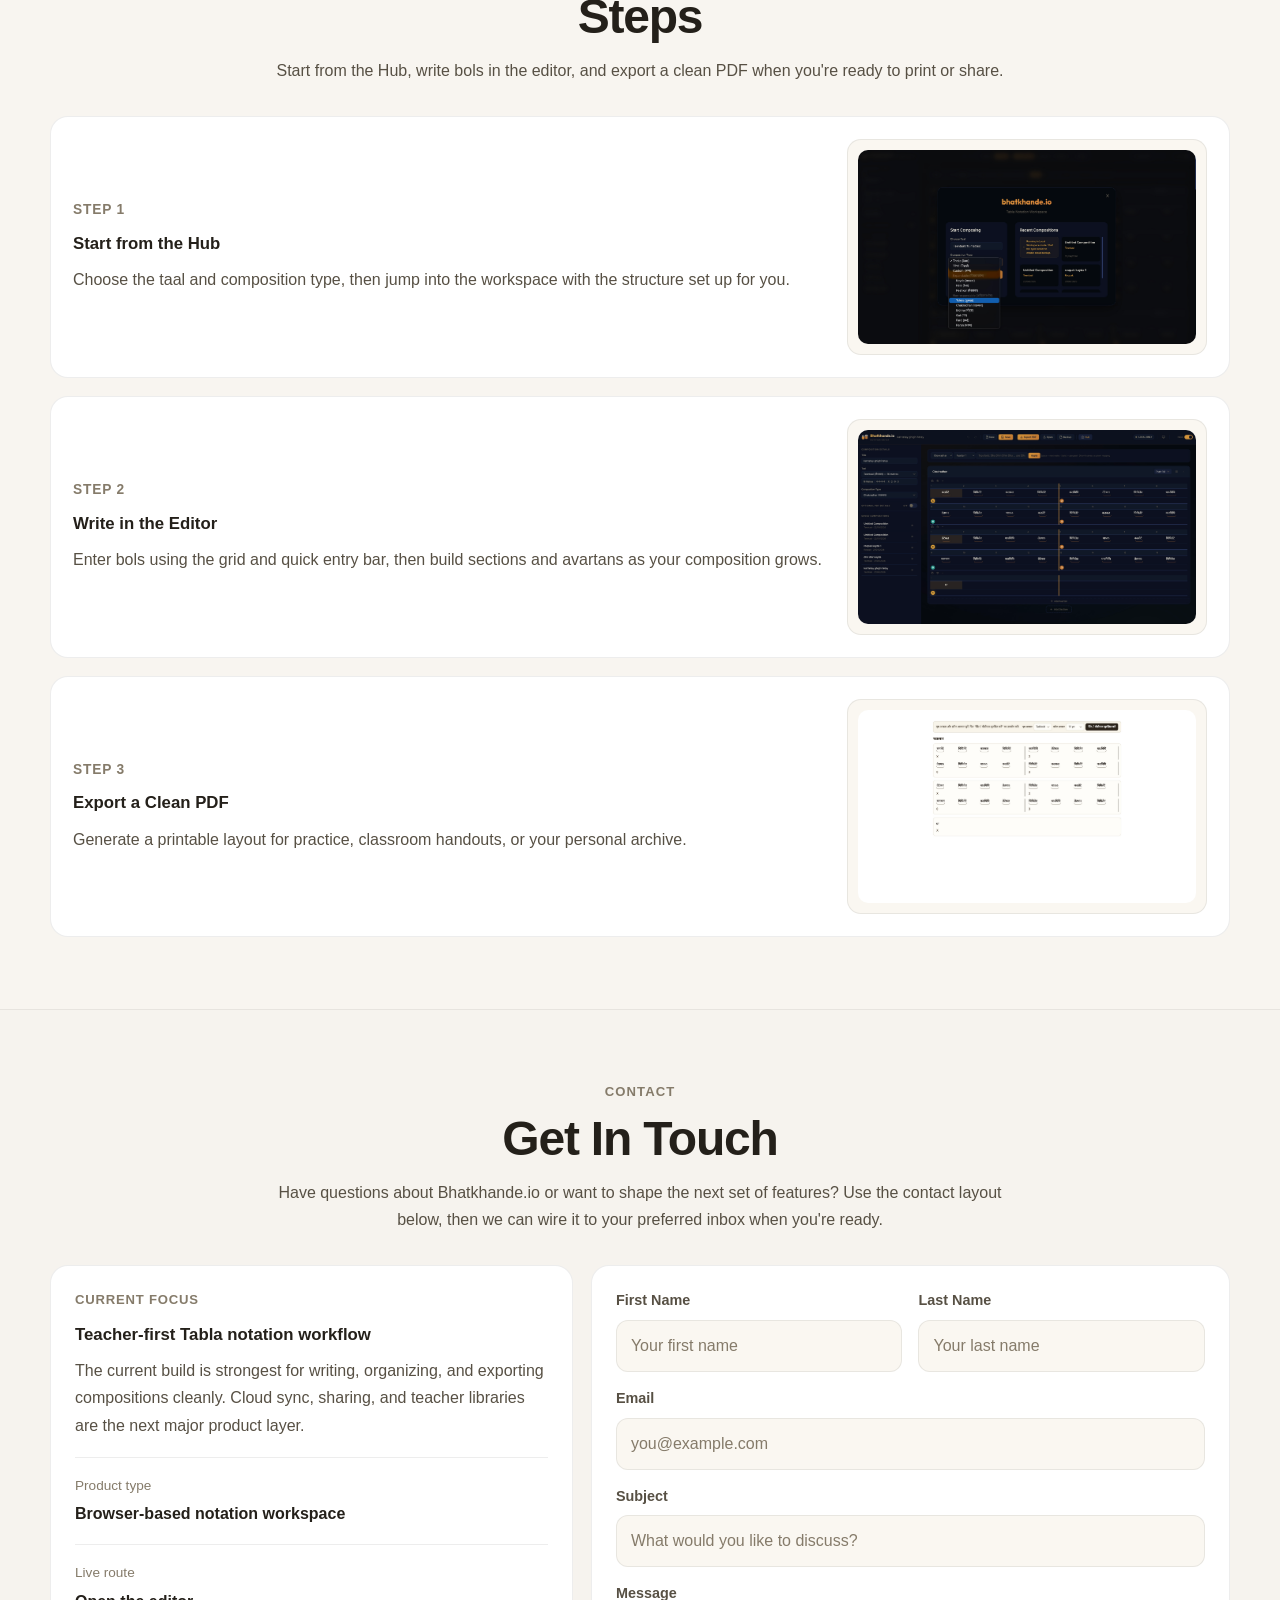
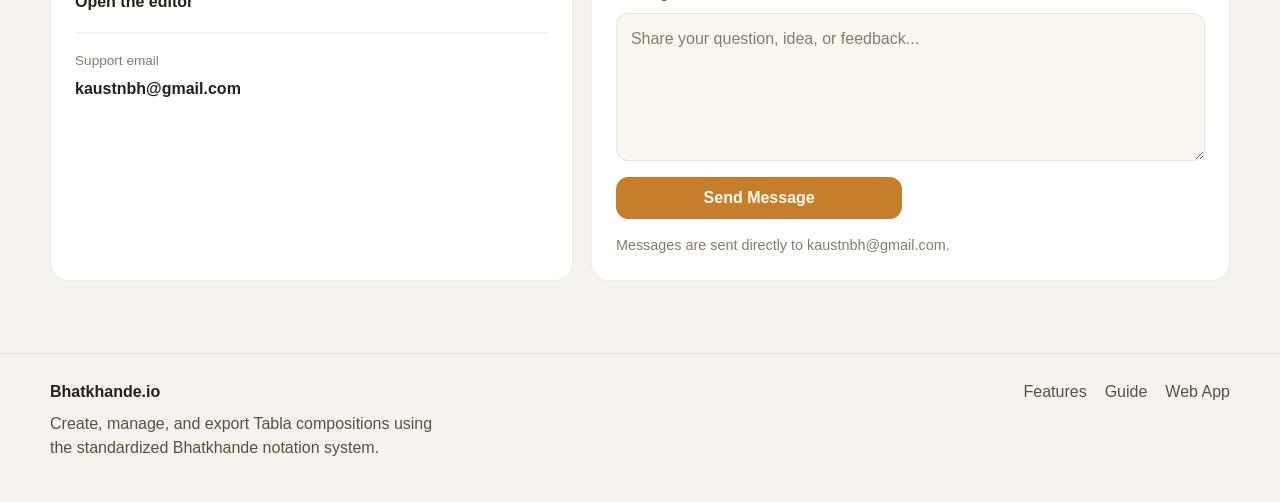
==== commit 20aa9866: "Update landing hero headline" ====
--- a/index.html
+++ b/index.html
@@ -72,7 +72,7 @@
           <div class="hero-copy">
             <div class="hero-pill">New</div>
             <div class="hero-label">Bhatkhande Notation Editor</div>
-            <h1>Create &amp; Share Tabla Notations With Ease</h1>
+            <h1>Write Tabla Notations With Ease</h1>
             <p class="hero-description">
               The modern workspace for documenting, learning, and exporting Tabla compositions using the standardized
               Bhatkhande notation system.
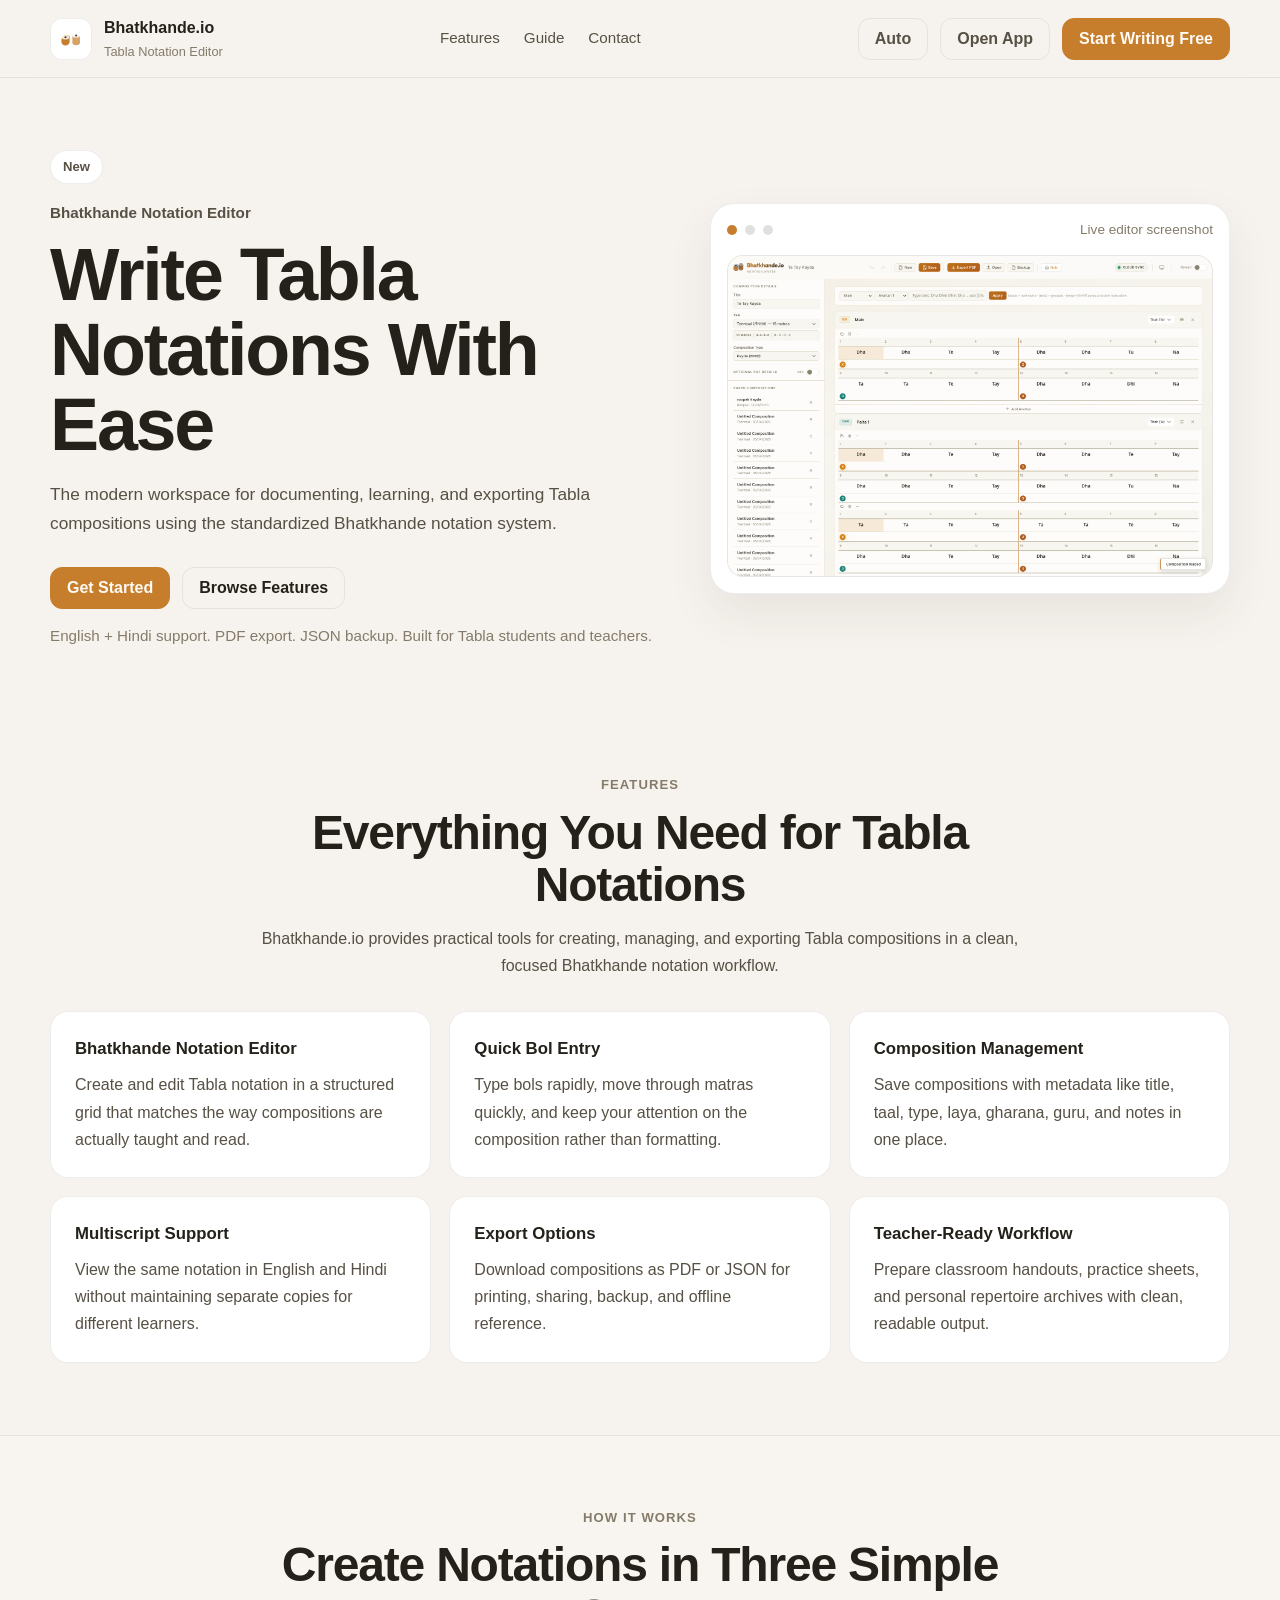
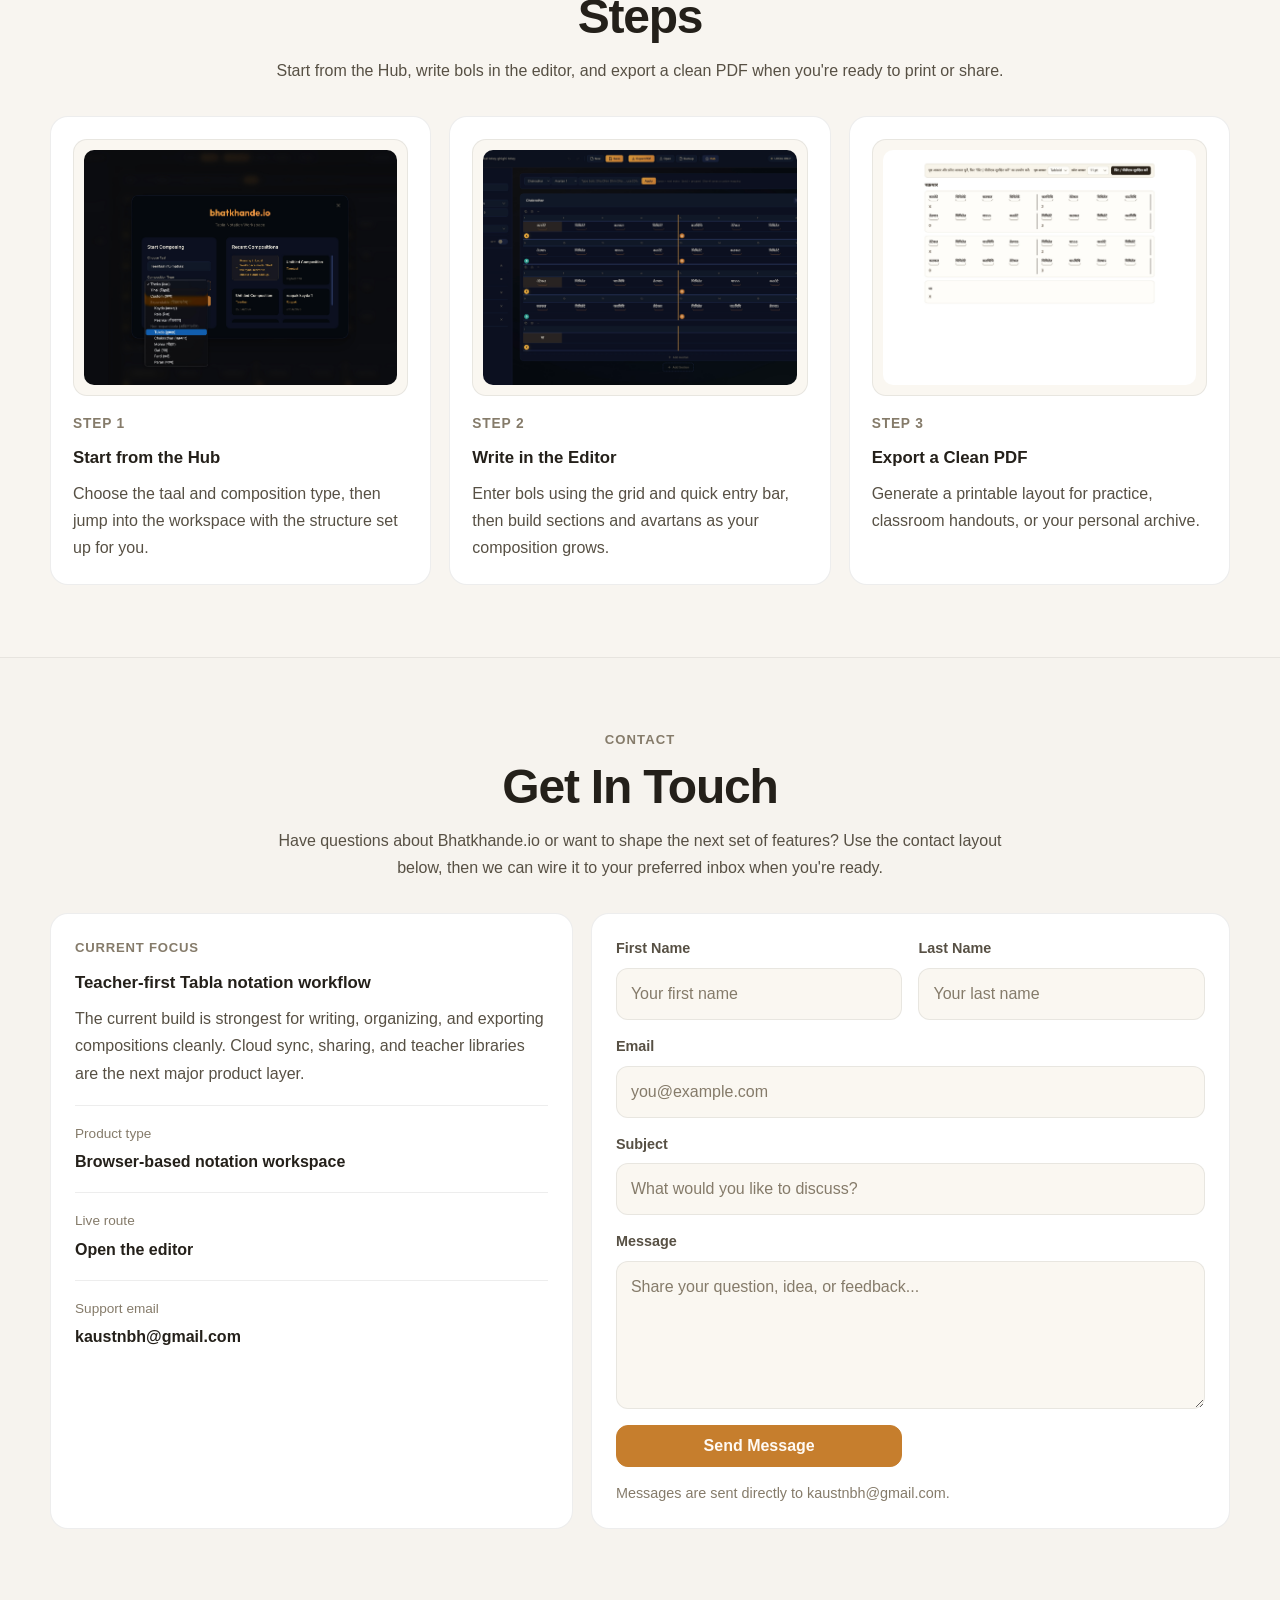
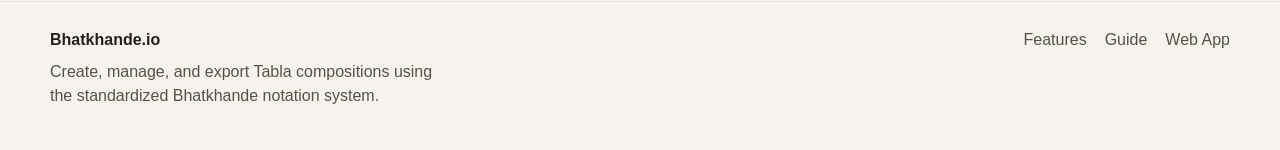
==== commit 945604f1: "Restructure guide section: image-on-top vertical cards in 3-column grid" ====
--- a/index.html
+++ b/index.html
@@ -157,35 +157,35 @@
 
 	          <div class="guide-list">
 	            <article class="guide-card">
+	              <div class="guide-image-frame">
+	                <img src="assets/screenshots/guide/step-1.jpg" alt="Screenshot showing the Hub with taal and composition type selection">
+	              </div>
 	              <div class="guide-copy">
 	                <div class="guide-step">Step 1</div>
 	                <h3>Start from the Hub</h3>
 	                <p>Choose the taal and composition type, then jump into the workspace with the structure set up for you.</p>
 	              </div>
+	            </article>
+
+	            <article class="guide-card">
 	              <div class="guide-image-frame">
-	                <img src="assets/screenshots/guide/step-1.jpg" alt="Screenshot showing the Hub with taal and composition type selection">
-	              </div>
-	            </article>
-
-	            <article class="guide-card">
+	                <img src="assets/screenshots/guide/step-2.jpg" alt="Screenshot showing the notation editor with a composition loaded">
+	              </div>
 	              <div class="guide-copy">
 	                <div class="guide-step">Step 2</div>
 	                <h3>Write in the Editor</h3>
 	                <p>Enter bols using the grid and quick entry bar, then build sections and avartans as your composition grows.</p>
 	              </div>
+	            </article>
+
+	            <article class="guide-card">
 	              <div class="guide-image-frame">
-	                <img src="assets/screenshots/guide/step-2.jpg" alt="Screenshot showing the notation editor with a composition loaded">
-	              </div>
-	            </article>
-
-	            <article class="guide-card">
+	                <img src="assets/screenshots/guide/step-3.jpg" alt="Screenshot showing a PDF-ready export preview of a composition">
+	              </div>
 	              <div class="guide-copy">
 	                <div class="guide-step">Step 3</div>
 	                <h3>Export a Clean PDF</h3>
 	                <p>Generate a printable layout for practice, classroom handouts, or your personal archive.</p>
-	              </div>
-	              <div class="guide-image-frame">
-	                <img src="assets/screenshots/guide/step-3.jpg" alt="Screenshot showing a PDF-ready export preview of a composition">
 	              </div>
 	            </article>
 	          </div>
--- a/css/landing.css
+++ b/css/landing.css
@@ -395,15 +395,15 @@
 
 .guide-list {
   display: grid;
+  grid-template-columns: repeat(3, minmax(0, 1fr));
   gap: 18px;
 }
 
 .guide-card {
-  display: grid;
-  grid-template-columns: minmax(0, 1fr) minmax(260px, 360px);
-  gap: 22px;
+  display: flex;
+  flex-direction: column;
   padding: 22px;
-  align-items: center;
+  overflow: hidden;
 }
 
 .guide-step {
@@ -420,11 +420,14 @@
   border-radius: 14px;
   border: 1px solid var(--border);
   background: var(--bg-soft);
+  margin-bottom: 18px;
 }
 
 .guide-image-frame img {
   width: 100%;
   border-radius: 10px;
+  aspect-ratio: 4 / 3;
+  object-fit: cover;
 }
 
 .stretch-button {
@@ -563,16 +566,14 @@
 @media (max-width: 1100px) {
   .hero-grid,
   .contact-grid,
-  .guide-card {
+  .guide-list {
     grid-template-columns: 1fr;
+    max-width: 480px;
+    margin: 0 auto;
   }
 
   .feature-grid {
     grid-template-columns: repeat(2, minmax(0, 1fr));
-  }
-
-  .guide-image-frame {
-    max-width: 520px;
   }
 }
 
